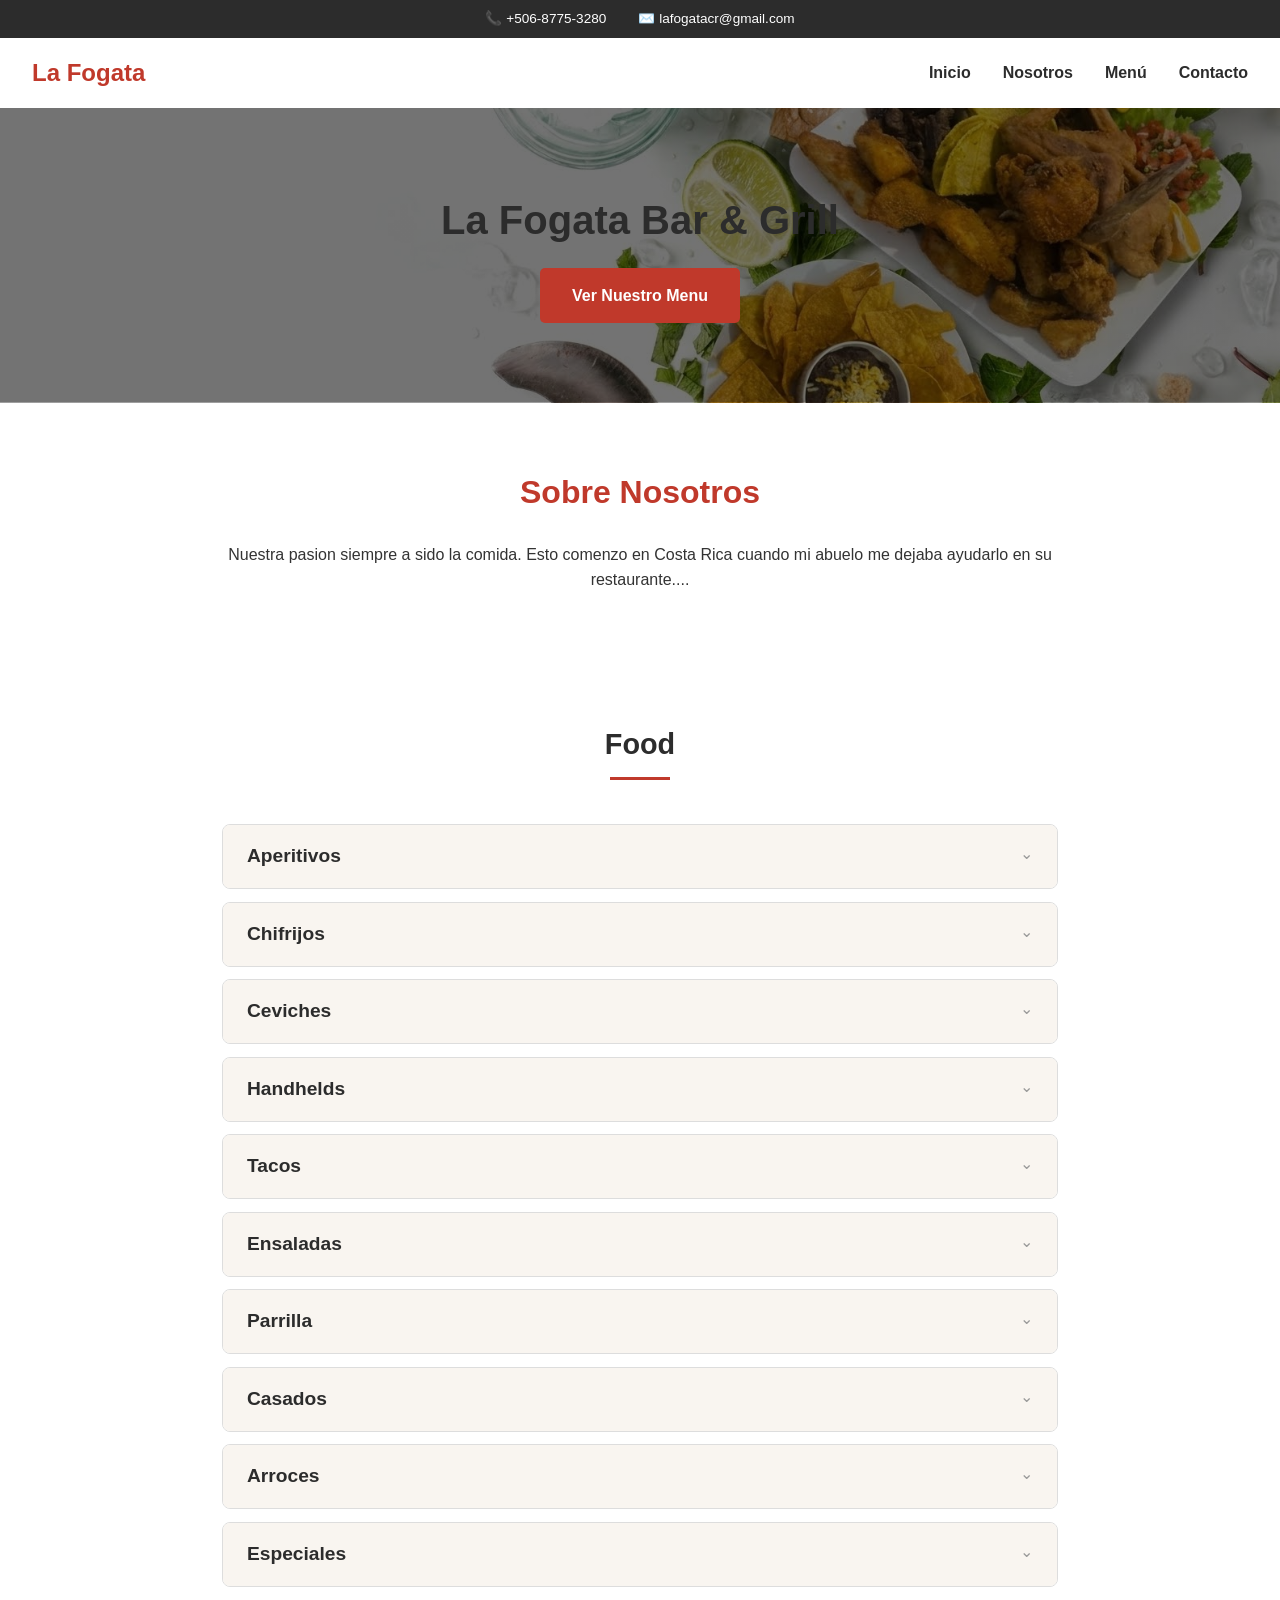
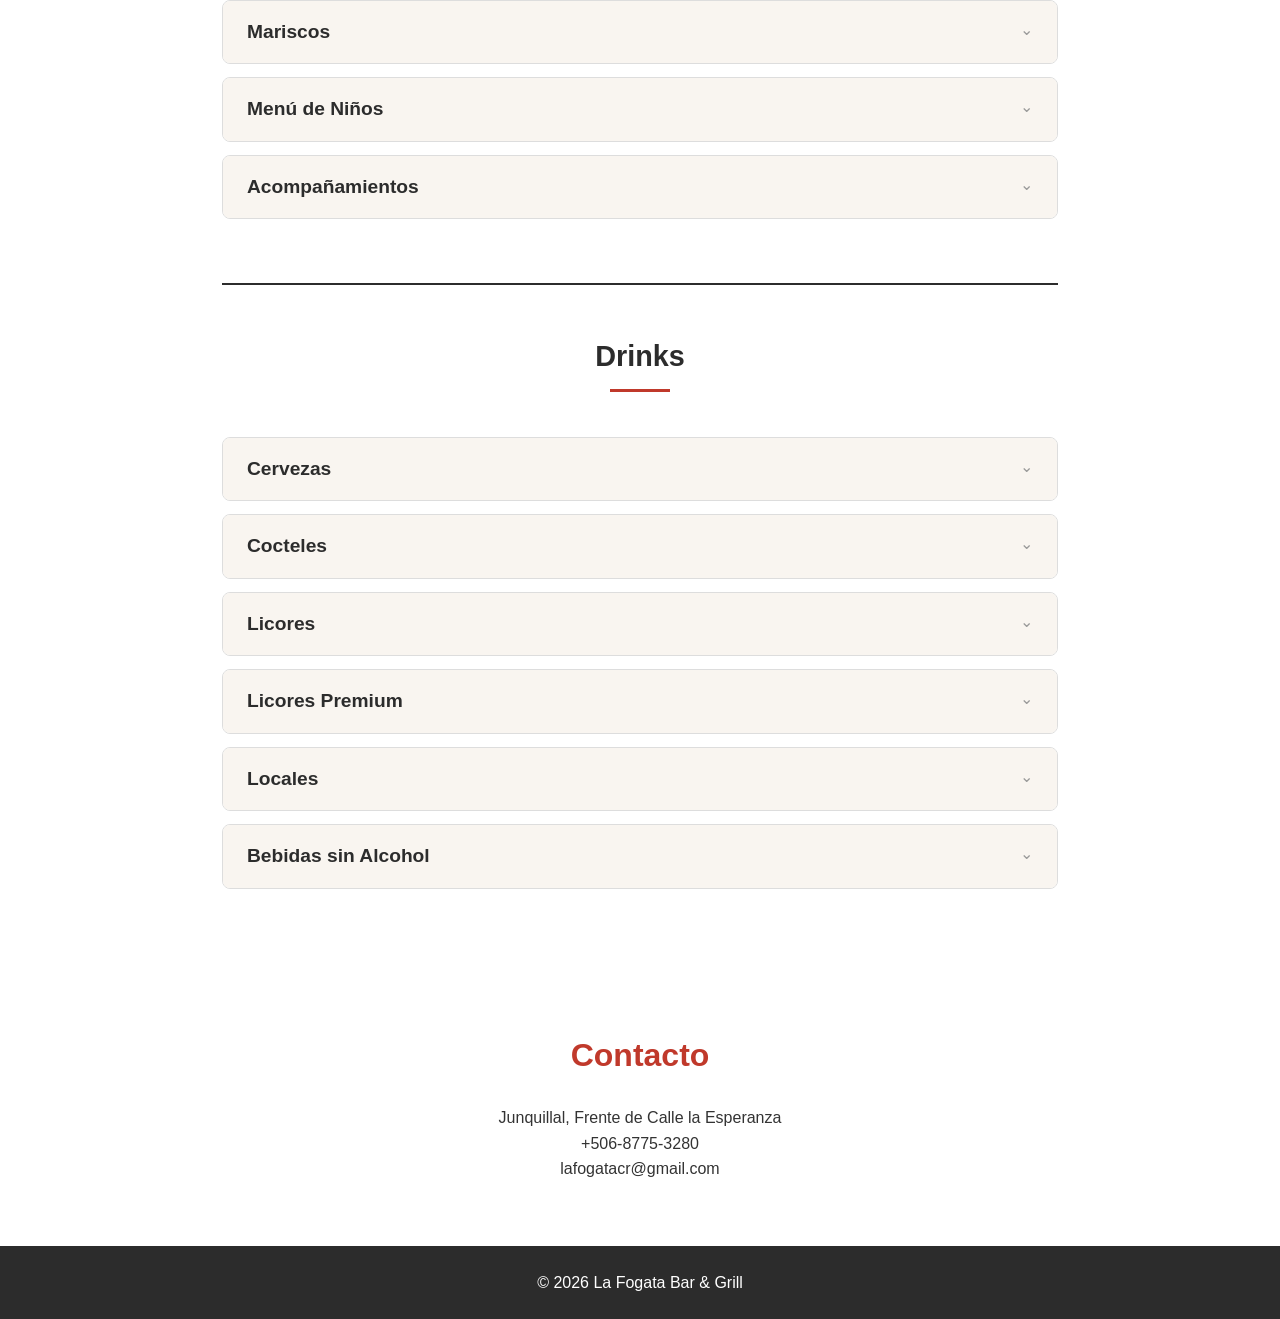
==== index.html @ 43bf22c2 "Estructura del menu: HTML, Mejora del style y Correccion de errores en JavaScript" ====
<!DOCTYPE html>
<html lang="es">
<head>
    <meta charset="UTF-8">
    <meta name="viewport" content="width=device-width, initial-scale=1.0">
    <title>La Fogata Bar & Grill</title>
    <link rel="stylesheet" href="style.css">
</head>
<body>
<header>
    <div class="top-bar">
        <p>📞 +506-8775-3280</p>
        <p>✉️ lafogatacr@gmail.com</p>
    </div>

    <nav class="navbar">
        <div class="logo">
            <h1>La Fogata</h1>
        </div>
        <button class="menu-toggle" id="menuToggle">☰</button>
        <ul class="nav-links" id="navLinks">
            <li><a href="#inicio">Inicio</a></li>
            <li><a href="#nosotros">Nosotros</a></li>
            <li><a href="#menu">Menú</a></li>
            <li><a href="#contacto">Contacto</a></li>
        </ul>
    </nav>
</header>
<main>

    <section id="inicio" class="hero">
        <h2>La Fogata Bar & Grill</h2>
        <a href="menu.pdf" class="btn">Ver Nuestro Menu</a>
    </section>

    <section id="nosotros">
        <h2>Sobre Nosotros</h2>
        <p>Nuestra pasion siempre a sido la comida. Esto comenzo en Costa Rica cuando mi abuelo me dejaba ayudarlo en su restaurante....</p>
    </section>

    <section id="menu">
    <div class="menu-accordion" id="menuAccordion">
    </div>
    </section>

    <section id="contacto">
        <h2>Contacto</h2>
        <p>Junquillal, Frente de Calle la Esperanza</p>
        <p>+506-8775-3280</p>
        <p>lafogatacr@gmail.com</p>
    </section>

</main>

<footer>
    <p>&copy; 2026 La Fogata Bar & Grill</p>
</footer>
<script src="script.js"></script>
</body>
</html>
---- style.css ----
* {
    margin: 0;
    padding: 0;
    box-sizing: border-box;
}

body {
    font-family: Arial, Helvetica, sans-serif;
    color: #333;
    line-height: 1.6;
}

:root {
    --color-principal: #c0392b;
    --color-oscuro: #2c2c2c;
    --color-claro: #f9f5f0;
}


.top-bar {
    background-color: var(--color-oscuro);
    color: white;
    display: flex;
    justify-content: center;
    gap: 2rem;
    padding: 0.5rem;
    font-size: 0.85rem;
}

.navbar {
    display: flex;
    justify-content: space-between;
    align-items: center;
    padding: 1rem 2rem;
    background-color: white;
}

.logo h1 {
    color: var(--color-principal);
}

.menu-toggle {
    display: none;
    background: none;
    border: none;
    font-size: 1.8rem;
    cursor: pointer;
    color: var(--color-oscuro);
}

.nav-links {
    display: flex;
    list-style: none;
    gap: 2rem;
}

.nav-links a {
    text-decoration: none;
    color: var(--color-oscuro);
    font-weight: bold;
}

.nav-links a:hover {
    color: var(--color-principal);
}


#inicio {
    background-color: var(--color-claro);
    text-align: center;
    padding: 5rem 2rem;
}

#inicio h2 {
    font-size: 2.5rem;
    margin-bottom: 1rem;
    color: var(--color-oscuro);
}

#inicio p {
    font-size: 1.1rem;
    max-width: 600px;
    margin: 0 auto 2rem auto;
}

.btn {
    display: inline-block;
    background-color: var(--color-principal);
    color: white;
    text-decoration: none;
    padding: 0.9rem 2rem;
    border-radius: 5px;
    font-weight: bold;
    transition: background-color 0.3s ease;
}

.btn:hover {
    background-color: var(--color-oscuro);
}

section {
    padding: 4rem 2rem;
    max-width: 900px;
    margin: 0 auto;
}

section h2 {
    text-align: center;
    margin-bottom: 1.5rem;
    color: var(--color-principal);
    font-size: 2rem;
}

section p {
    text-align: center;
}


footer {
    background-color: var(--color-oscuro);
    color: white;
    text-align: center;
    padding: 1.5rem;
}

.hero {
    max-width: none;
    margin: 0;
    background-image: linear-gradient(rgba(0, 0, 0, 0.55), rgba(0, 0, 0, 0.55)), 
                       url('images/hero-bg.jpg');
    background-size: cover;
    background-position: center;
    background-repeat: no-repeat;
    text-align: center;
    padding: 8rem 2rem;
    color: white;
}

.hero h2 {
    font-size: 2.5rem;
    margin-bottom: 1rem;
    color: white;
}

.hero p {
    font-size: 1.1rem;
    max-width: 600px;
    margin: 0 auto 2rem auto;
}

@media (max-width: 768px) {

    .navbar {
        flex-direction: column;
        gap: 1rem;
    }

    .nav-links {
        flex-direction: column;
        text-align: center;
        gap: 1rem;
    }

    .top-bar {
        flex-direction: column;
        text-align: center;
        gap: 0.3rem;
    }

    #inicio {
        padding: 4rem 1.5rem;
        background-attachment: scroll;
    }

    #inicio h2 {
        font-size: 1.8rem;
    }

    #inicio p {
        font-size: 1rem;
    }

    section {
        padding: 2.5rem 1.5rem;
    }
    
     .menu-toggle {
        display: block;
    }

    .nav-links {
        display: none;
        width: 100%;
    }

    .nav-links.active {
        display: flex;
    }
}

/*---------- Menu ---------*/

.menu-tipo-titulo {
    text-align: center;
    font-size: 1.8rem;
    color: var(--color-oscuro);
    margin: 0 0 2rem 0;
    padding-bottom: 0.8rem;
}

.menu-tipo-titulo::after {
    content: "";
    display: block;
    width: 60px;
    height: 3px;
    background-color: var(--color-principal);
    margin: 0.6rem auto 0 auto;
}

.menu-tipo-titulo:not(:first-child) {
    margin-top: 4rem;
    padding-top: 3rem;
    border-top: 2px solid var(--color-oscuro);
}

.category-btn {
    background: none;
    border: 2px solid var(--color-principal);
    color: var(--color-principal);
    padding: 0.5rem 1.2rem;
    border-radius: 20px;
    cursor: pointer;
    font-weight: bold;
    font-size: 0.9rem;
}
.category-btn.active {
    background-color: var(--color-principal);
    color: white;
}
.menu-items {
    display: grid;
    grid-template-columns: repeat(2, 1fr);
    gap: 1.5rem;
}

.menu-item {
    border: 1px solid #ddd;
    border-radius: 8px;
    padding: 1.2rem;
}

.menu-item-header {
    display: flex;
    justify-content: space-between;
    align-items: baseline;
    margin-bottom: 0.4rem;
}

.menu-item-header h3 {
    font-size: 1.1rem;
    color: var(--color-oscuro);
}

.menu-item-price {
    color: var(--color-principal);
    font-weight: bold;
    white-space: nowrap;
}

.menu-item p {
    font-size: 0.9rem;
    color: #666;
    text-align: left;
}

.menu-accordion details {
    border: 1px solid #ddd;
    border-radius: 8px;
    margin-bottom: 0.8rem;
    overflow: hidden;
}

.menu-accordion summary {
    padding: 1rem 1.5rem;
    font-size: 1.2rem;
    font-weight: bold;
    color: var(--color-oscuro);
    cursor: pointer;
    background-color: var(--color-claro);
    list-style: none;
}

.menu-accordion summary::-webkit-details-marker {
    display: none;
}

.menu-accordion summary::after {
    content: "⌄";
    float: right;
    font-size: 1rem;
    font-weight: normal;
    color: #999;
    transition: transform 0.2s ease;
}

.menu-accordion details[open] summary::after {
    transform: rotate(180deg);
}

.menu-accordion .menu-items {
    padding: 1.5rem;
}
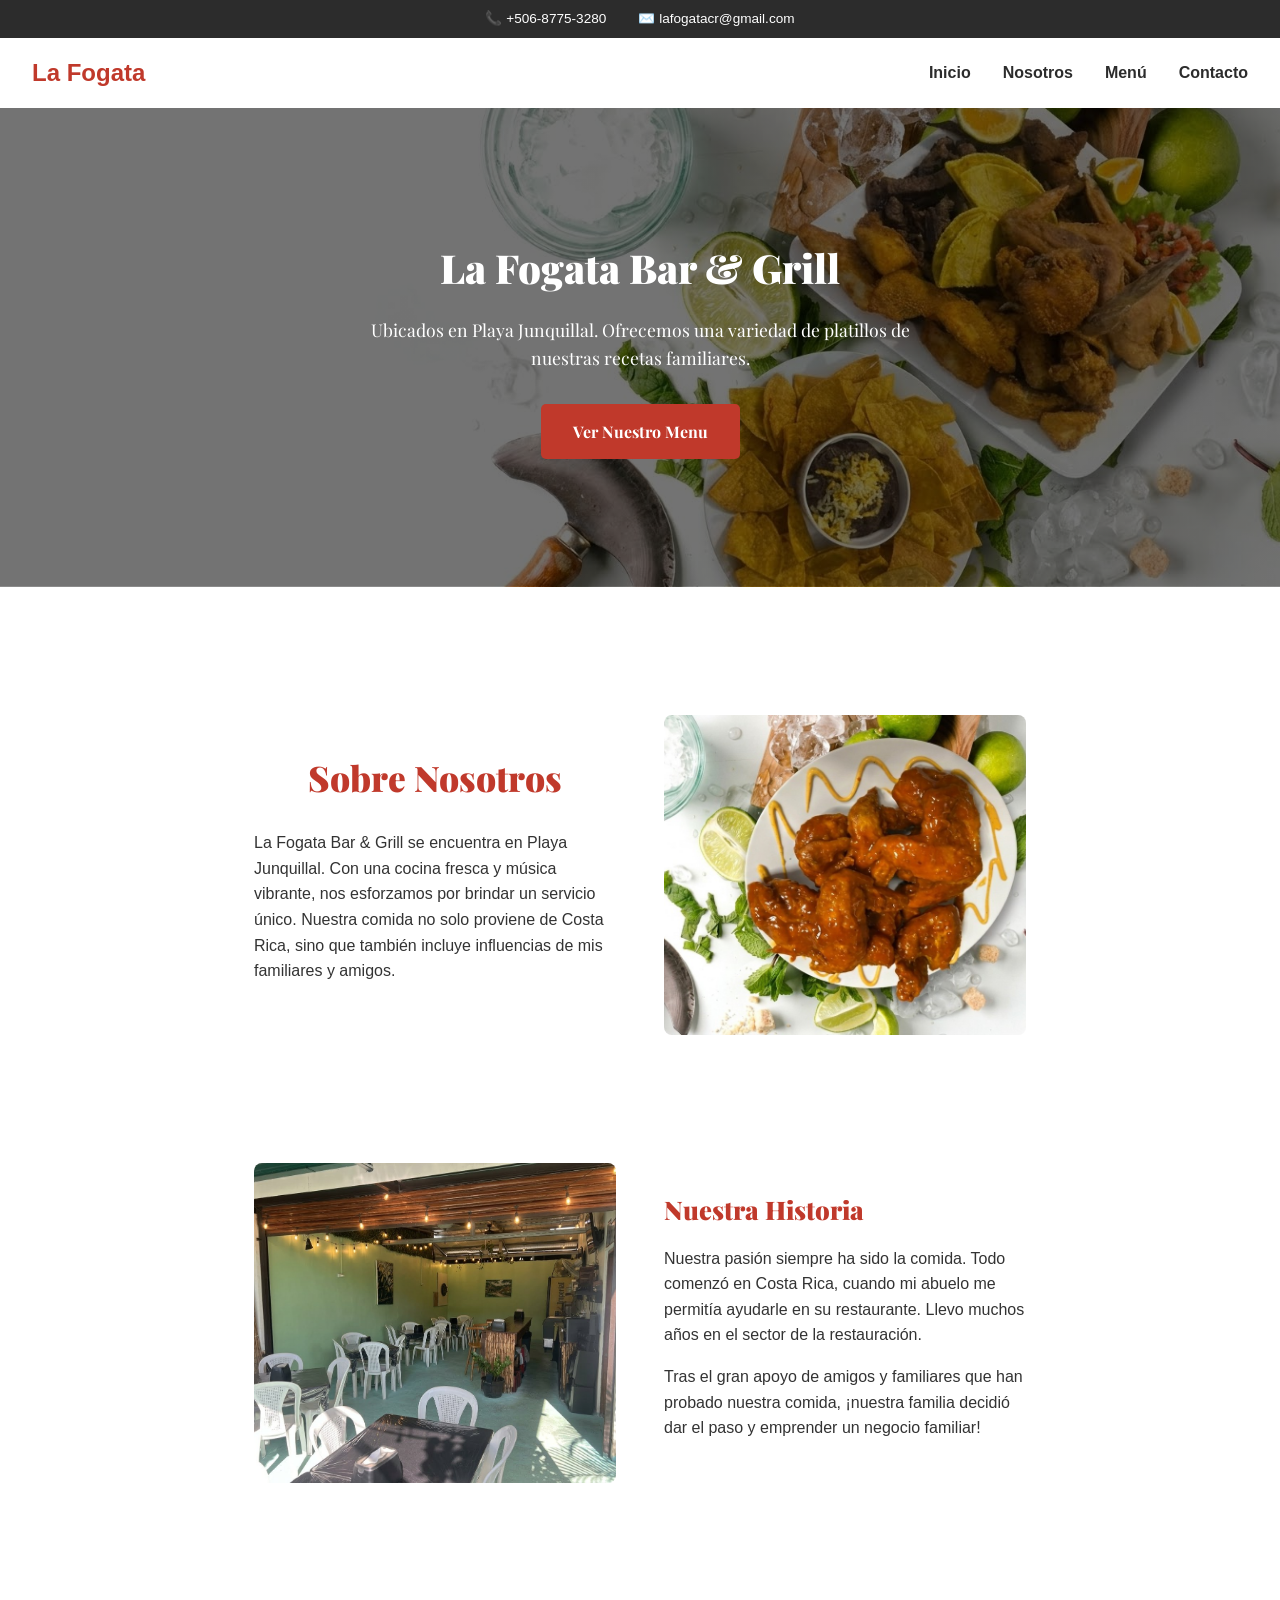
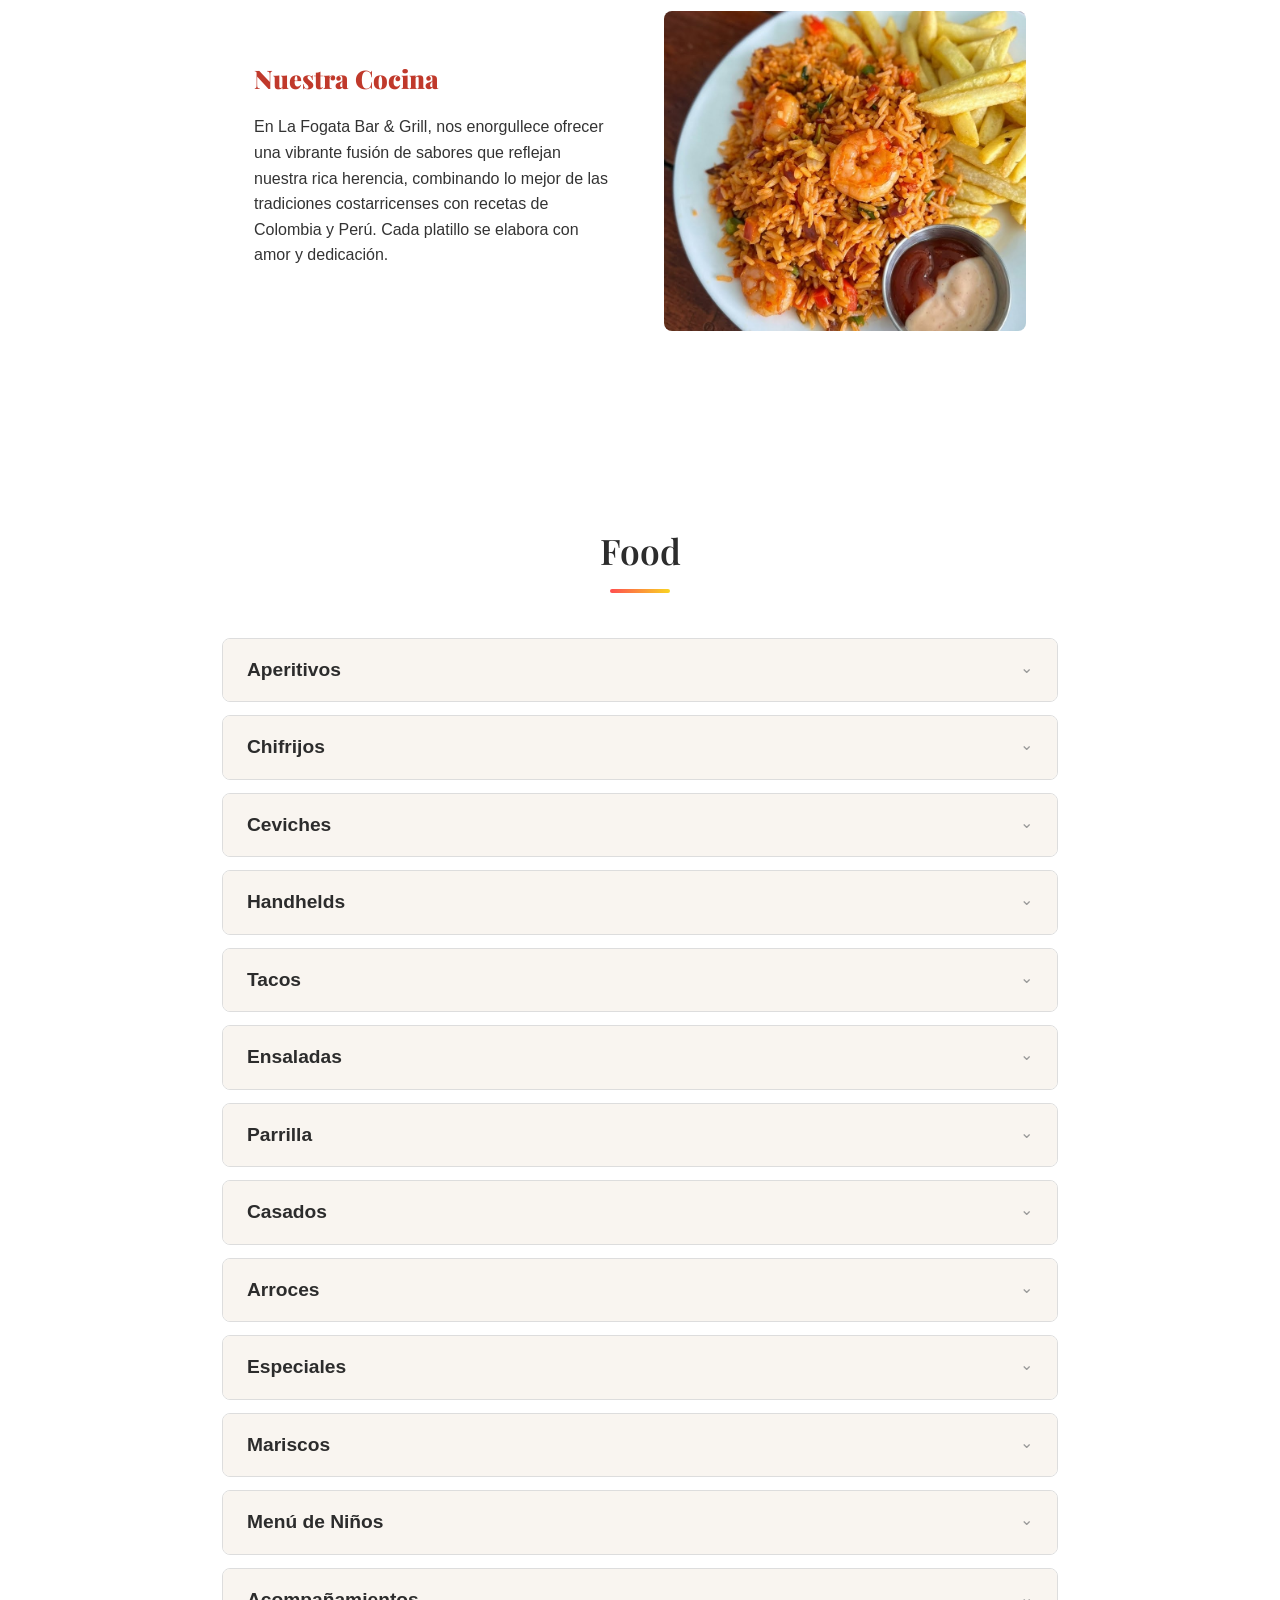
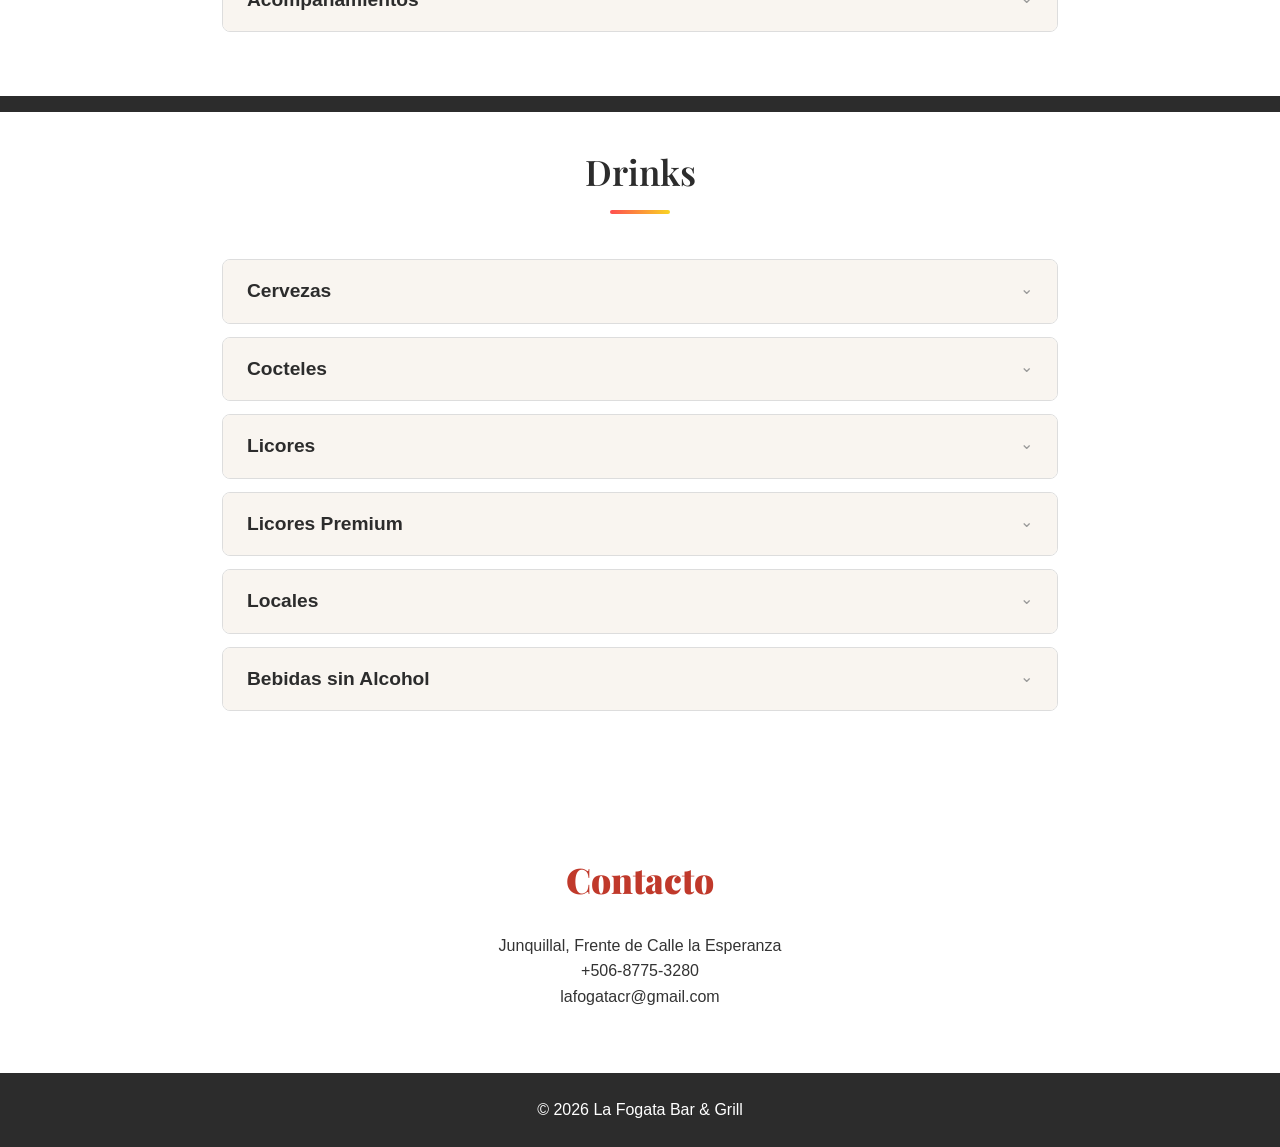
==== commit 0097681b: "Estructura del "Sobre Nosotros": HTML, style y en JavaScript" ====
--- a/index.html
+++ b/index.html
@@ -1,60 +1,103 @@
 <!DOCTYPE html>
 <html lang="es">
+
 <head>
     <meta charset="UTF-8">
     <meta name="viewport" content="width=device-width, initial-scale=1.0">
     <title>La Fogata Bar & Grill</title>
+    <link rel="preconnect" href="https://fonts.googleapis.com">
+    <link rel="preconnect" href="https://fonts.gstatic.com" crossorigin>
+    <link href="https://fonts.googleapis.com/css2?family=Playfair+Display:wght@700;900&display=swap" rel="stylesheet">
     <link rel="stylesheet" href="style.css">
 </head>
+
 <body>
-<header>
-    <div class="top-bar">
-        <p>📞 +506-8775-3280</p>
-        <p>✉️ lafogatacr@gmail.com</p>
-    </div>
+    <header>
+        <div class="top-bar">
+            <p>📞 +506-8775-3280</p>
+            <p>✉️ lafogatacr@gmail.com</p>
+        </div>
 
-    <nav class="navbar">
-        <div class="logo">
-            <h1>La Fogata</h1>
-        </div>
-        <button class="menu-toggle" id="menuToggle">☰</button>
-        <ul class="nav-links" id="navLinks">
-            <li><a href="#inicio">Inicio</a></li>
-            <li><a href="#nosotros">Nosotros</a></li>
-            <li><a href="#menu">Menú</a></li>
-            <li><a href="#contacto">Contacto</a></li>
-        </ul>
-    </nav>
-</header>
-<main>
+        <nav class="navbar">
+            <div class="logo">
+                <h1>La Fogata</h1>
+            </div>
+            <button class="menu-toggle" id="menuToggle">☰</button>
+            <ul class="nav-links" id="navLinks">
+                <li><a href="#inicio">Inicio</a></li>
+                <li><a href="#nosotros">Nosotros</a></li>
+                <li><a href="#menu">Menú</a></li>
+                <li><a href="#contacto">Contacto</a></li>
+            </ul>
+        </nav>
+    </header>
+    <main>
 
-    <section id="inicio" class="hero">
-        <h2>La Fogata Bar & Grill</h2>
-        <a href="menu.pdf" class="btn">Ver Nuestro Menu</a>
-    </section>
+        <section id="inicio" class="hero">
+            <h2>La Fogata Bar & Grill</h2>
+            <p>Ubicados en Playa Junquillal. Ofrecemos una variedad de platillos de nuestras recetas familiares.</p>
+            <a href="menu.pdf" class="btn">Ver Nuestro Menu</a>
+        </section>
 
-    <section id="nosotros">
-        <h2>Sobre Nosotros</h2>
-        <p>Nuestra pasion siempre a sido la comida. Esto comenzo en Costa Rica cuando mi abuelo me dejaba ayudarlo en su restaurante....</p>
-    </section>
+        <section id="nosotros">
 
-    <section id="menu">
-    <div class="menu-accordion" id="menuAccordion">
-    </div>
-    </section>
+            <div class="about-row about-row-reverse">
+                <div class="about-img">
+                    <img src="images/alitas-banner.jpeg" alt="La Fogata Bar & Grill en Playa Junquillal">
+                </div>
+                <div class="about-text">
+                    <h2>Sobre Nosotros</h2>
+                    <p>La Fogata Bar & Grill se encuentra en Playa Junquillal. Con una cocina fresca y música vibrante,
+                        nos esforzamos por brindar un servicio único. Nuestra comida no solo proviene de Costa Rica,
+                        sino que también incluye influencias de mis familiares y amigos.</p>
+                </div>
+            </div>
 
-    <section id="contacto">
-        <h2>Contacto</h2>
-        <p>Junquillal, Frente de Calle la Esperanza</p>
-        <p>+506-8775-3280</p>
-        <p>lafogatacr@gmail.com</p>
-    </section>
+            <div class="about-row">
+                <div class="about-img">
+                    <img src="images/restaurante.jpg" alt="Restaurante La Fogata Bar & Grill">
+                </div>
+                <div class="about-text">
+                    <h3>Nuestra Historia</h3>
+                    <p>Nuestra pasión siempre ha sido la comida. Todo comenzó en Costa Rica, cuando mi abuelo me
+                        permitía ayudarle en su restaurante. Llevo muchos años en el sector de la restauración.</p>
+                    <p>Tras el gran apoyo de amigos y familiares que han probado nuestra comida, ¡nuestra familia
+                        decidió dar el paso y emprender un negocio familiar!</p>
+                </div>
+            </div>
 
-</main>
+            <div class="about-row about-row-reverse">
+                <div class="about-img">
+                    <img src="images/cocina-Arroz_Camarones.jpg"
+                        alt="Platillo de arroz con camarones de La Fogata Bar & Grill">
+                </div>
+                <div class="about-text">
+                    <h3>Nuestra Cocina</h3>
+                    <p>En La Fogata Bar & Grill, nos enorgullece ofrecer una vibrante fusión de sabores que reflejan
+                        nuestra rica herencia, combinando lo mejor de las tradiciones costarricenses con recetas de
+                        Colombia y Perú. Cada platillo se elabora con amor y dedicación.</p>
+                </div>
+            </div>
+        </section>
 
-<footer>
-    <p>&copy; 2026 La Fogata Bar & Grill</p>
-</footer>
-<script src="script.js"></script>
+        <section id="menu">
+            <div class="menu-accordion" id="menuAccordion">
+            </div>
+        </section>
+
+        <section id="contacto">
+            <h2>Contacto</h2>
+            <p>Junquillal, Frente de Calle la Esperanza</p>
+            <p>+506-8775-3280</p>
+            <p>lafogatacr@gmail.com</p>
+        </section>
+
+    </main>
+
+    <footer>
+        <p>&copy; 2026 La Fogata Bar & Grill</p>
+    </footer>
+    <script src="script.js"></script>
 </body>
+
 </html>
--- a/style.css
+++ b/style.css
@@ -14,6 +14,7 @@
     --color-principal: #c0392b;
     --color-oscuro: #2c2c2c;
     --color-claro: #f9f5f0;
+    --font-titulos: 'Playfair Display', Georgia, serif;
 }
 
 
@@ -64,25 +65,6 @@
     color: var(--color-principal);
 }
 
-
-#inicio {
-    background-color: var(--color-claro);
-    text-align: center;
-    padding: 5rem 2rem;
-}
-
-#inicio h2 {
-    font-size: 2.5rem;
-    margin-bottom: 1rem;
-    color: var(--color-oscuro);
-}
-
-#inicio p {
-    font-size: 1.1rem;
-    max-width: 600px;
-    margin: 0 auto 2rem auto;
-}
-
 .btn {
     display: inline-block;
     background-color: var(--color-principal);
@@ -108,7 +90,9 @@
     text-align: center;
     margin-bottom: 1.5rem;
     color: var(--color-principal);
-    font-size: 2rem;
+    font-size: 2.2rem;
+    font-family: var(--font-titulos);
+    font-weight: 900;
 }
 
 section p {
@@ -126,20 +110,22 @@
 .hero {
     max-width: none;
     margin: 0;
-    background-image: linear-gradient(rgba(0, 0, 0, 0.55), rgba(0, 0, 0, 0.55)), 
-                       url('images/hero-bg.jpg');
+    background-image: linear-gradient(rgba(0, 0, 0, 0.55), rgba(0, 0, 0, 0.55)),
+        url('images/hero-bg.jpg');
     background-size: cover;
     background-position: center;
     background-repeat: no-repeat;
     text-align: center;
     padding: 8rem 2rem;
     color: white;
+    font-family: var(--font-titulos);
 }
 
 .hero h2 {
     font-size: 2.5rem;
     margin-bottom: 1rem;
     color: white;
+    font-family: var(--font-titulos);
 }
 
 .hero p {
@@ -148,79 +134,49 @@
     margin: 0 auto 2rem auto;
 }
 
-@media (max-width: 768px) {
-
-    .navbar {
-        flex-direction: column;
-        gap: 1rem;
-    }
-
-    .nav-links {
-        flex-direction: column;
-        text-align: center;
-        gap: 1rem;
-    }
-
-    .top-bar {
-        flex-direction: column;
-        text-align: center;
-        gap: 0.3rem;
-    }
-
-    #inicio {
-        padding: 4rem 1.5rem;
-        background-attachment: scroll;
-    }
-
-    #inicio h2 {
-        font-size: 1.8rem;
-    }
-
-    #inicio p {
-        font-size: 1rem;
-    }
-
-    section {
-        padding: 2.5rem 1.5rem;
-    }
-    
-     .menu-toggle {
-        display: block;
-    }
-
-    .nav-links {
-        display: none;
-        width: 100%;
-    }
-
-    .nav-links.active {
-        display: flex;
-    }
-}
 
 /*---------- Menu ---------*/
 
 .menu-tipo-titulo {
     text-align: center;
-    font-size: 1.8rem;
+    font-size: 2.2rem;
     color: var(--color-oscuro);
     margin: 0 0 2rem 0;
     padding-bottom: 0.8rem;
+    font-family: var(--font-titulos);
+    font-weight: 600;
 }
 
 .menu-tipo-titulo::after {
     content: "";
     display: block;
     width: 60px;
-    height: 3px;
-    background-color: var(--color-principal);
+    height: 4px;
+    background: linear-gradient(90deg, #ff4e50, #f9d423);
+    border-radius: 50px;
+    /*Bordes redondeados*/
     margin: 0.6rem auto 0 auto;
 }
 
 .menu-tipo-titulo:not(:first-child) {
     margin-top: 4rem;
     padding-top: 3rem;
-    border-top: 2px solid var(--color-oscuro);
+    position: relative;
+}
+
+.menu-tipo-titulo:not(:first-child)::before {
+    content: "";
+    position: absolute;
+    top: 0;
+    left: 50%;
+    width: 100vw;
+    height: 16px;
+    background-color: var(--color-oscuro);
+    transform: translateX(-50%);
+}
+
+body {
+    overflow-x: hidden;
 }
 
 .category-btn {
@@ -233,10 +189,12 @@
     font-weight: bold;
     font-size: 0.9rem;
 }
+
 .category-btn.active {
     background-color: var(--color-principal);
     color: white;
 }
+
 .menu-items {
     display: grid;
     grid-template-columns: repeat(2, 1fr);
@@ -309,4 +267,102 @@
 
 .menu-accordion .menu-items {
     padding: 1.5rem;
+}
+
+/* ----- SOBRE NOSOTROS -----*/
+
+.about-row {
+    display: flex;
+    align-items: center;
+    gap: 3rem;
+    max-width: 1000px;
+    margin: 0 auto;
+    padding: 4rem 2rem;
+}
+
+.about-row-reverse {
+    flex-direction: row-reverse;
+}
+
+.about-img,
+.about-text {
+    flex: 1;
+}
+
+.about-img img {
+    width: 100%;
+    height: 320px;
+    object-fit: cover;
+    border-radius: 8px;
+    display: block;
+}
+
+.about-text h3 {
+    color: var(--color-principal);
+    font-size: 1.6rem;
+    margin-bottom: 1rem;
+    font-family: var(--font-titulos);
+    font-weight: 900;
+}
+
+.about-text p {
+    text-align: left;
+    margin-bottom: 1rem;
+}
+
+@media (max-width: 768px) {
+
+    .navbar {
+        flex-direction: column;
+        gap: 1rem;
+    }
+
+    .nav-links {
+        flex-direction: column;
+        text-align: center;
+        gap: 1rem;
+    }
+
+    .top-bar {
+        flex-direction: column;
+        text-align: center;
+        gap: 0.3rem;
+    }
+
+    .hero {
+        padding: 4rem 1.5rem;
+        background-attachment: scroll;
+    }
+
+    .hero h2 {
+        font-size: 1.8rem;
+    }
+
+    section {
+        padding: 2.5rem 1.5rem;
+    }
+
+    .menu-toggle {
+        display: block;
+    }
+
+    .nav-links {
+        display: none;
+        width: 100%;
+    }
+
+    .nav-links.active {
+        display: flex;
+    }
+
+    .about-row,
+    .about-row-reverse {
+        flex-direction: column;
+        padding: 2.5rem 1.5rem;
+        gap: 1.5rem;
+    }
+
+    .about-img img {
+        height: 220px;
+    }
 }
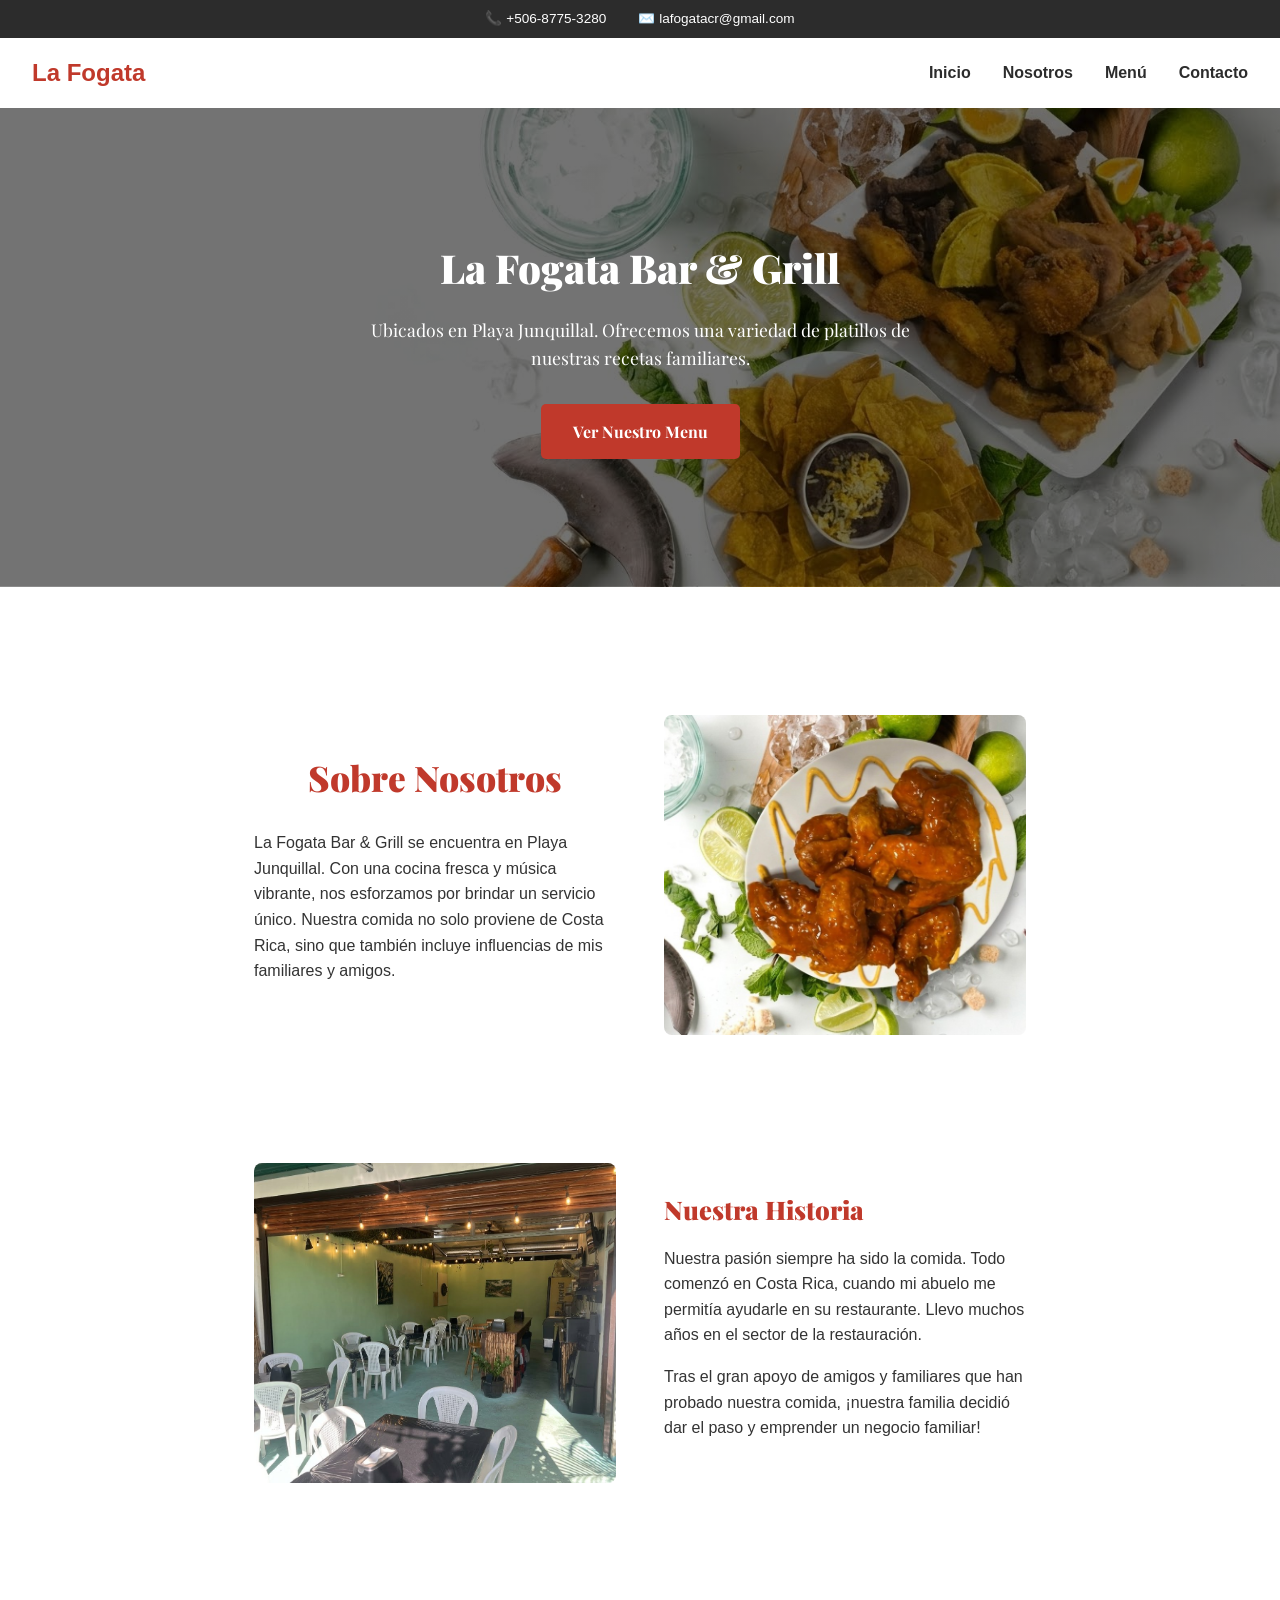
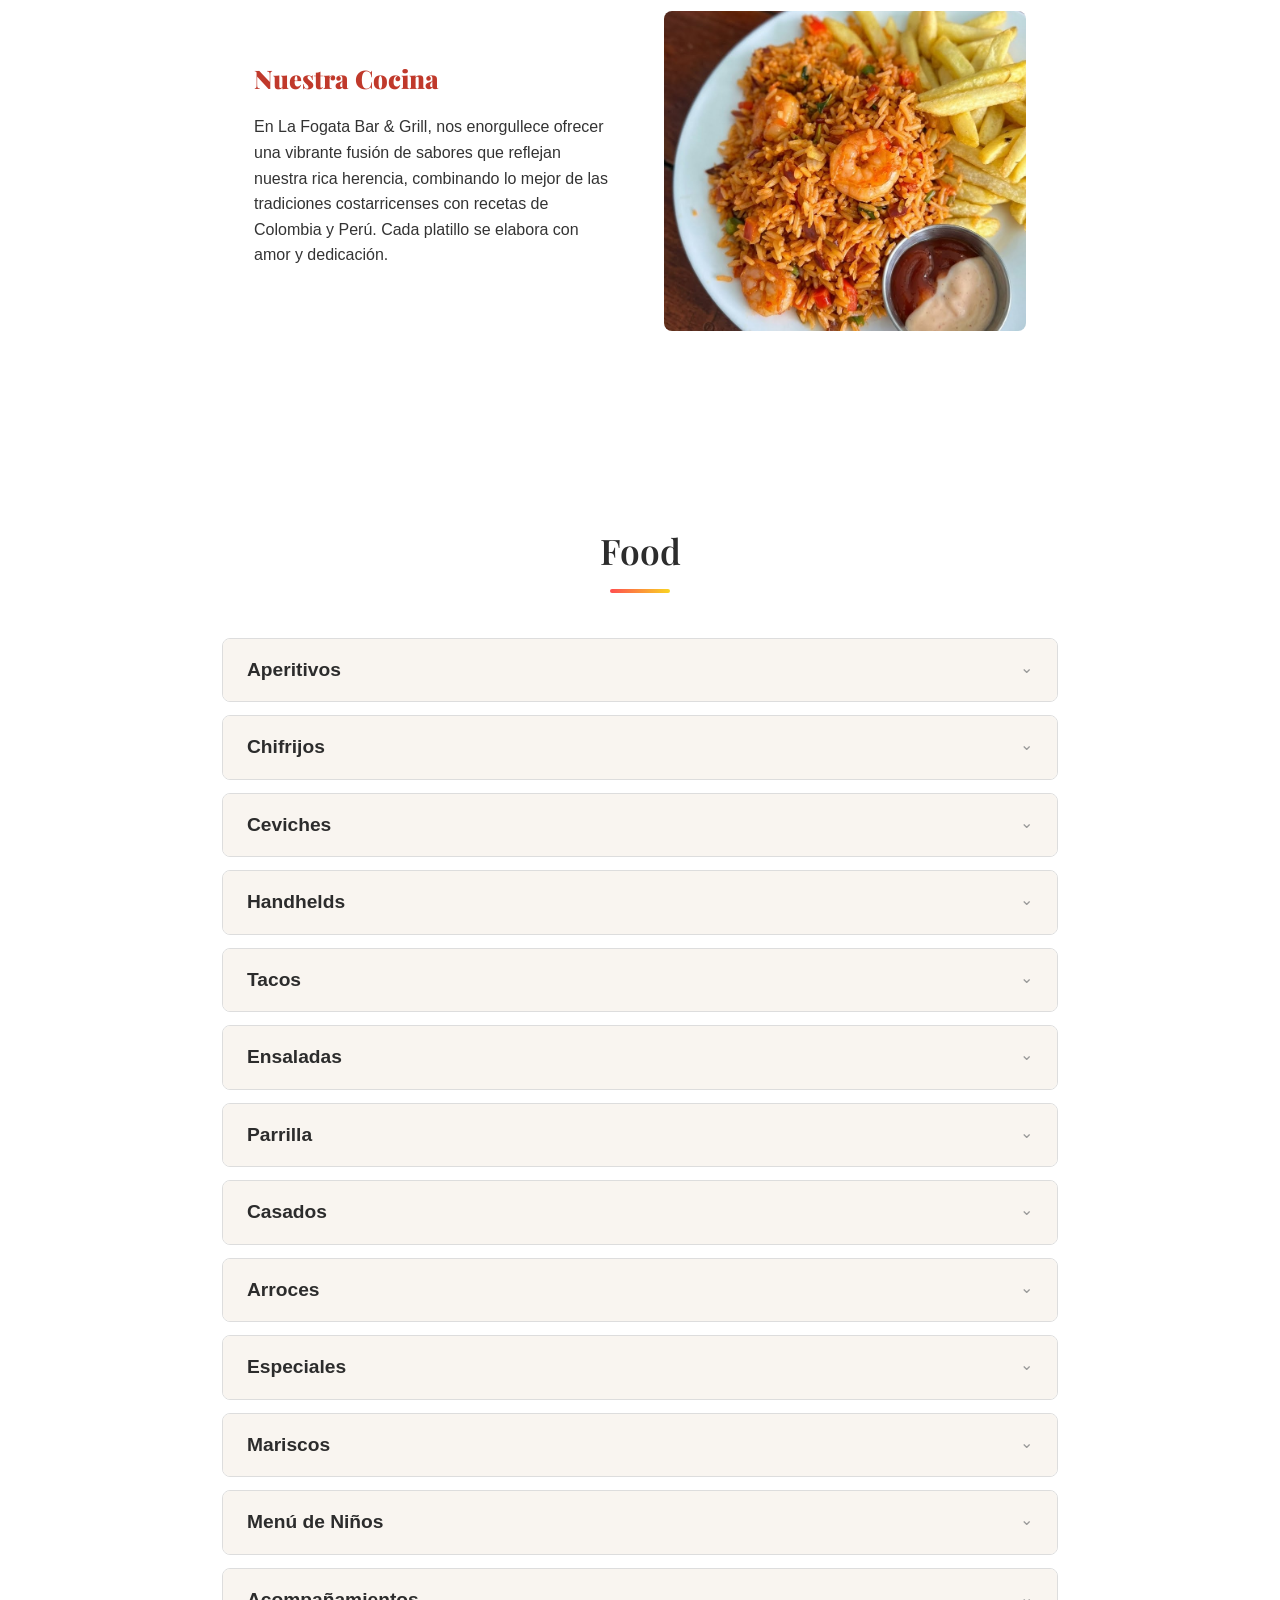
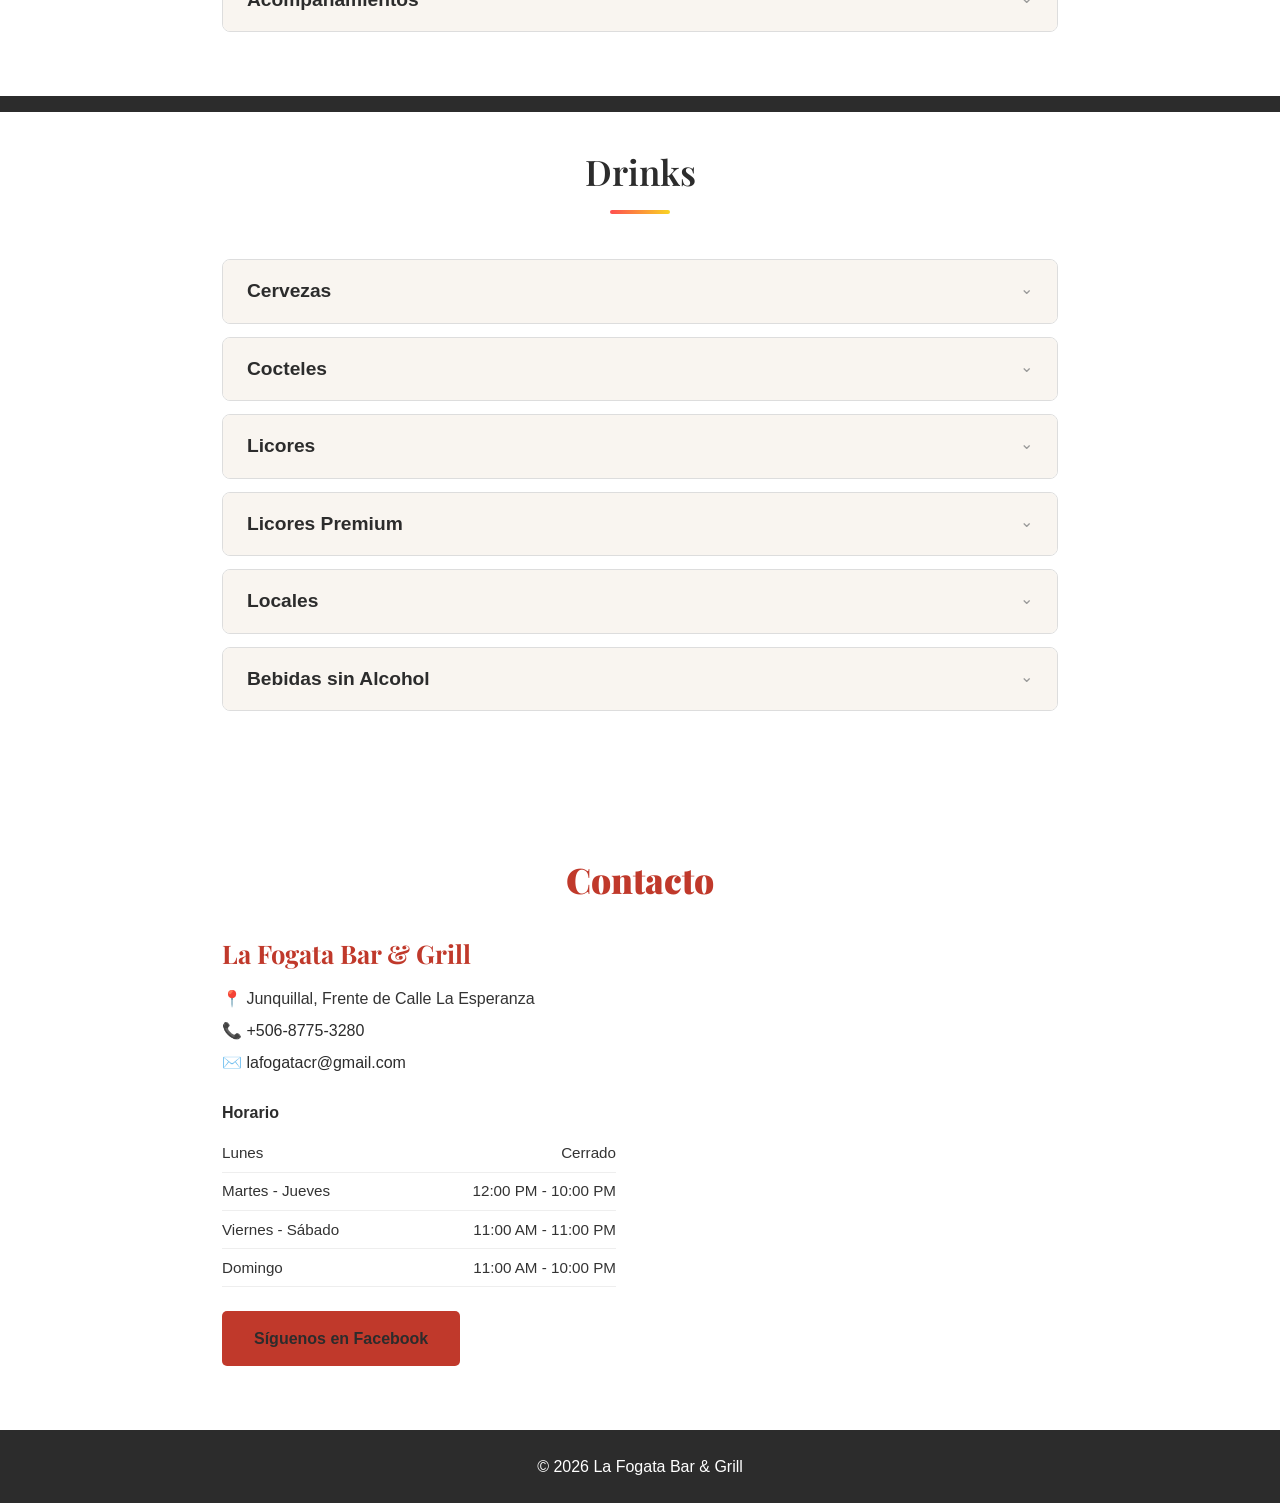
==== commit 3d32e483: "feat: seccion de contacto con mapa y horario" ====
--- a/index.html
+++ b/index.html
@@ -87,9 +87,33 @@
 
         <section id="contacto">
             <h2>Contacto</h2>
-            <p>Junquillal, Frente de Calle la Esperanza</p>
-            <p>+506-8775-3280</p>
-            <p>lafogatacr@gmail.com</p>
+
+            <div class="contact-row">
+                <div class="contact-info">
+                    <h3>La Fogata Bar & Grill</h3>
+                    <p>📍 Junquillal, Frente de Calle La Esperanza</p>
+                    <p>📞 <a href="tel:+50687753280">+506-8775-3280</a></p>
+                    <p>✉️ <a href="mailto:lafogatacr@gmail.com">lafogatacr@gmail.com</a></p>
+
+                    <h4>Horario</h4>
+                    <ul class="horario-list">
+                        <li><span>Lunes</span><span>Cerrado</span></li>
+                        <li><span>Martes - Jueves</span><span>12:00 PM - 10:00 PM</span></li>
+                        <li><span>Viernes - Sábado</span><span>11:00 AM - 11:00 PM</span></li>
+                        <li><span>Domingo</span><span>11:00 AM - 10:00 PM</span></li>
+                    </ul>
+
+                    <a href="https://www.facebook.com/profile.php?id=61570508908683" target="_blank"
+                        class="btn">Síguenos en Facebook</a>
+                </div>
+
+                <div class="contact-map">
+                    <iframe
+                        src="https://www.google.com/maps/embed/v1/place?key=AIzaSyCjMAQRuooKlHlXunTzzZqbL8aEwMsHLZw&q=10.172064,-85.810929"
+                        allowfullscreen loading="lazy" referrerpolicy="no-referrer-when-downgrade">
+                    </iframe>
+                </div>
+            </div>
         </section>
 
     </main>
--- a/style.css
+++ b/style.css
@@ -310,6 +310,70 @@
     margin-bottom: 1rem;
 }
 
+/* ----- CONTACTO ----- */
+
+.contact-row {
+    display: flex;
+    gap: 3rem;
+    align-items: stretch;
+}
+
+.contact-info {
+    flex: 1;
+}
+
+.contact-info h3 {
+    font-family: var(--font-titulos);
+    color: var(--color-principal);
+    font-size: 1.6rem;
+    margin-bottom: 0.8rem;
+}
+
+.contact-info h4 {
+    margin-top: 1.5rem;
+    margin-bottom: 0.6rem;
+    color: var(--color-oscuro);
+}
+
+.contact-info p {
+    text-align: left;
+    margin-bottom: 0.4rem;
+}
+
+.contact-info a {
+    color: var(--color-oscuro);
+    text-decoration: none;
+}
+
+.contact-info a:hover {
+    color: var(--color-principal);
+}
+
+.horario-list {
+    list-style: none;
+    margin-bottom: 1.5rem;
+}
+
+.horario-list li {
+    display: flex;
+    justify-content: space-between;
+    padding: 0.4rem 0;
+    border-bottom: 1px solid #eee;
+    font-size: 0.95rem;
+}
+
+.contact-map {
+    flex: 1;
+}
+
+.contact-map iframe {
+    width: 100%;
+    height: 100%;
+    min-height: 350px;
+    border: none;
+    border-radius: 8px;
+}
+
 @media (max-width: 768px) {
 
     .navbar {
@@ -365,4 +429,11 @@
     .about-img img {
         height: 220px;
     }
+    .contact-row {
+        flex-direction: column;
+    }
+
+    .contact-map iframe {
+        min-height: 300px;
+    }
 }
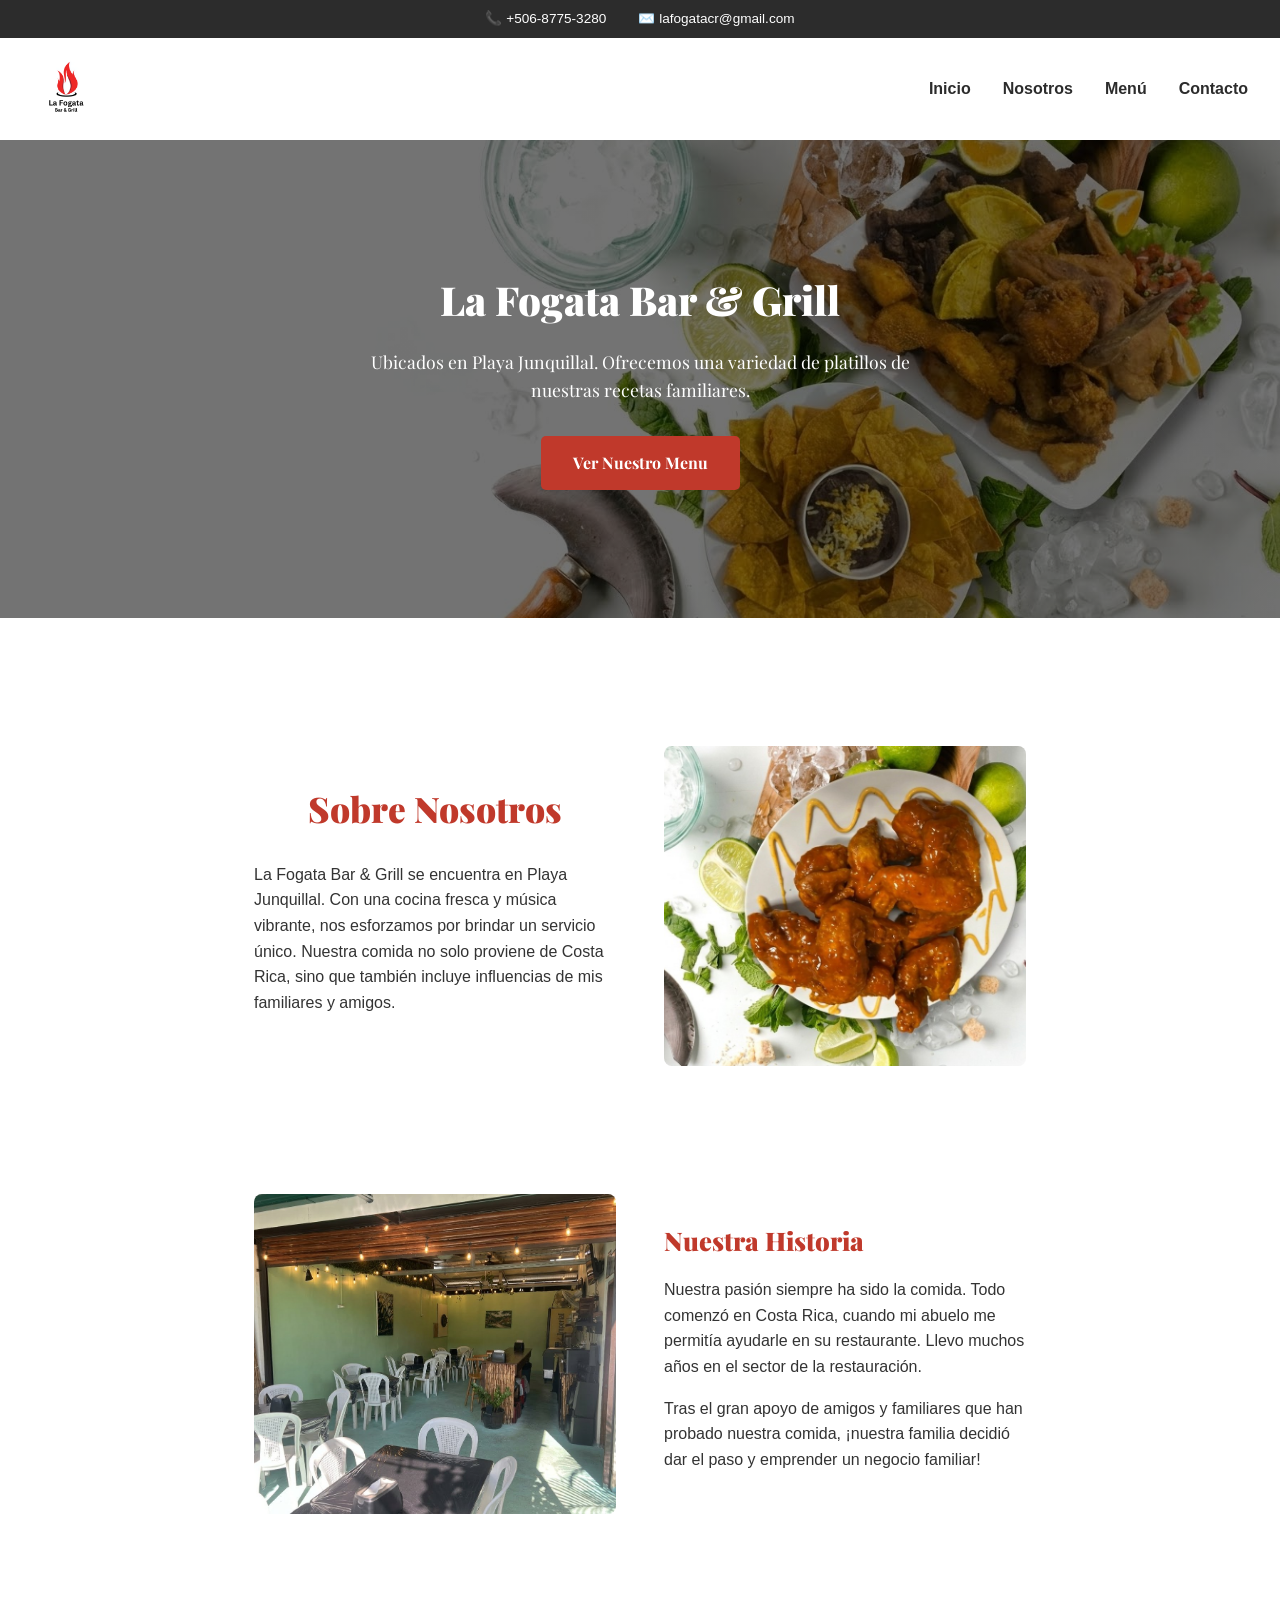
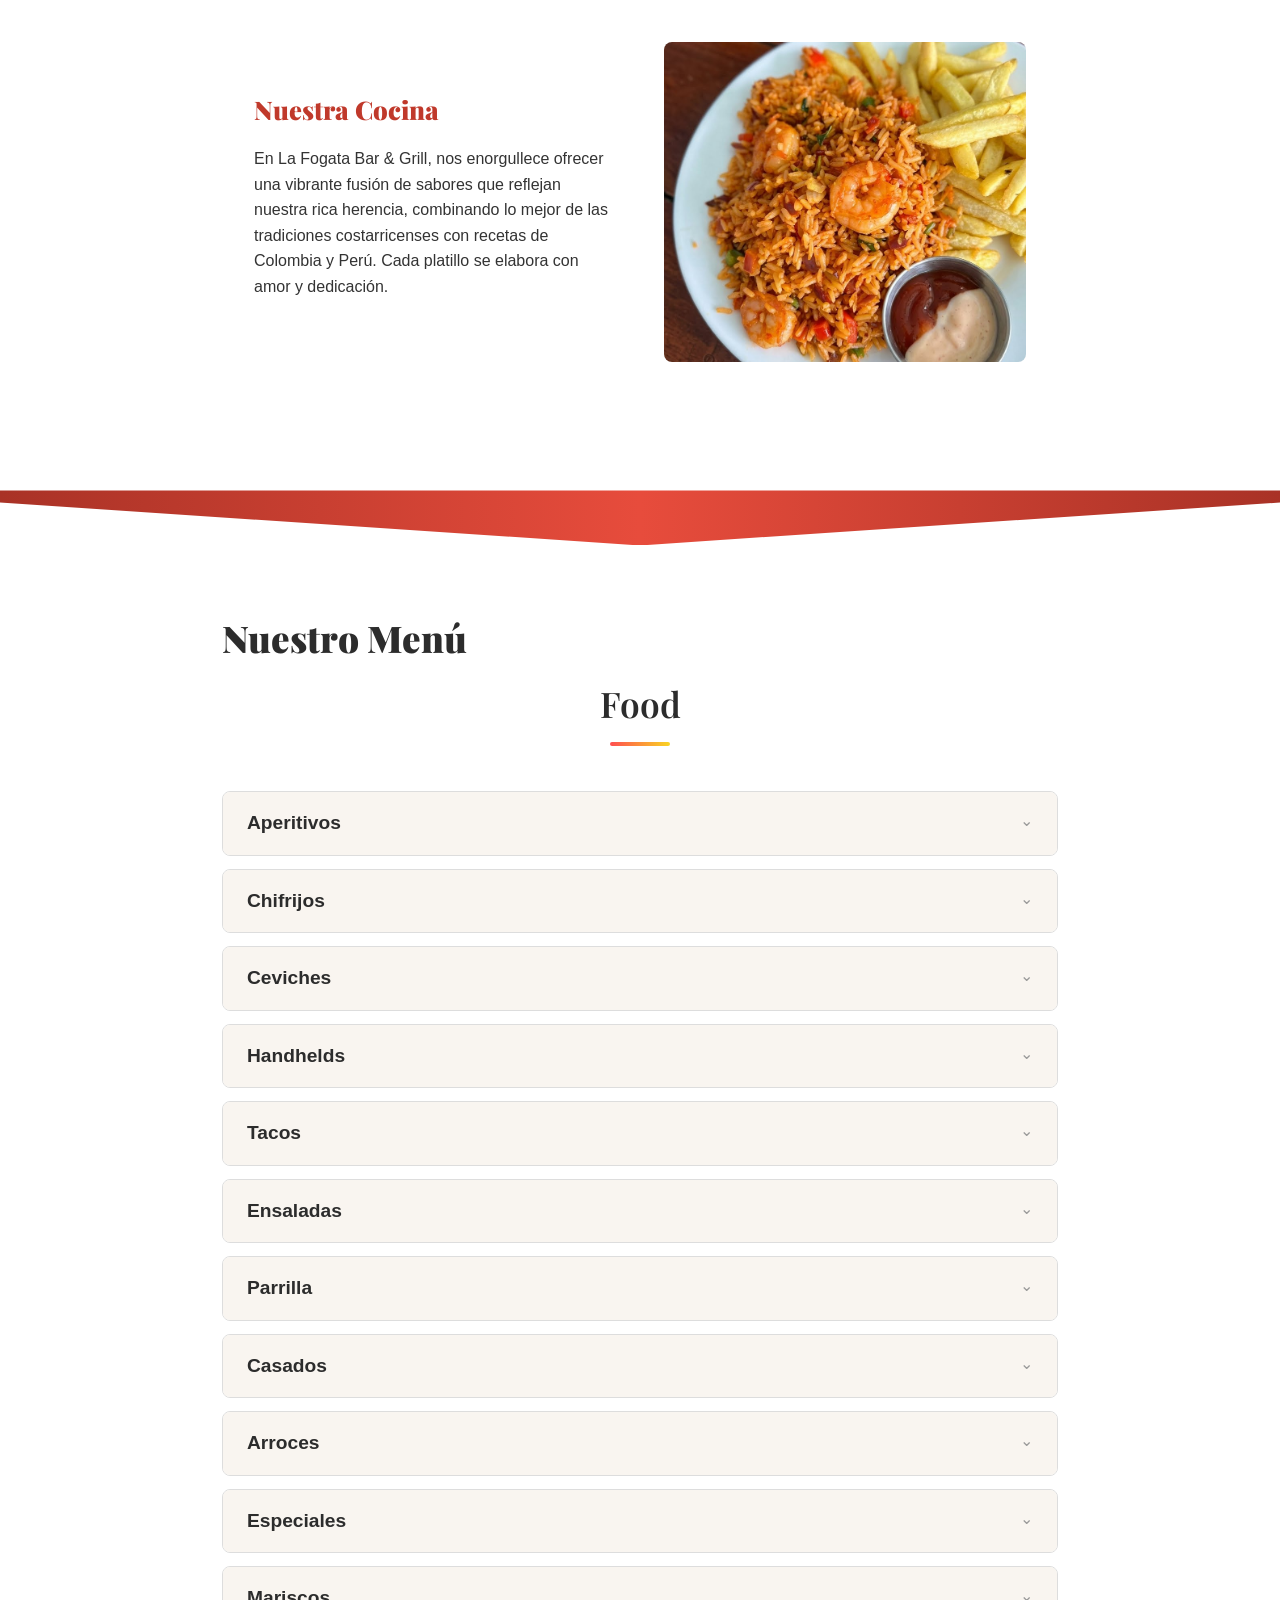
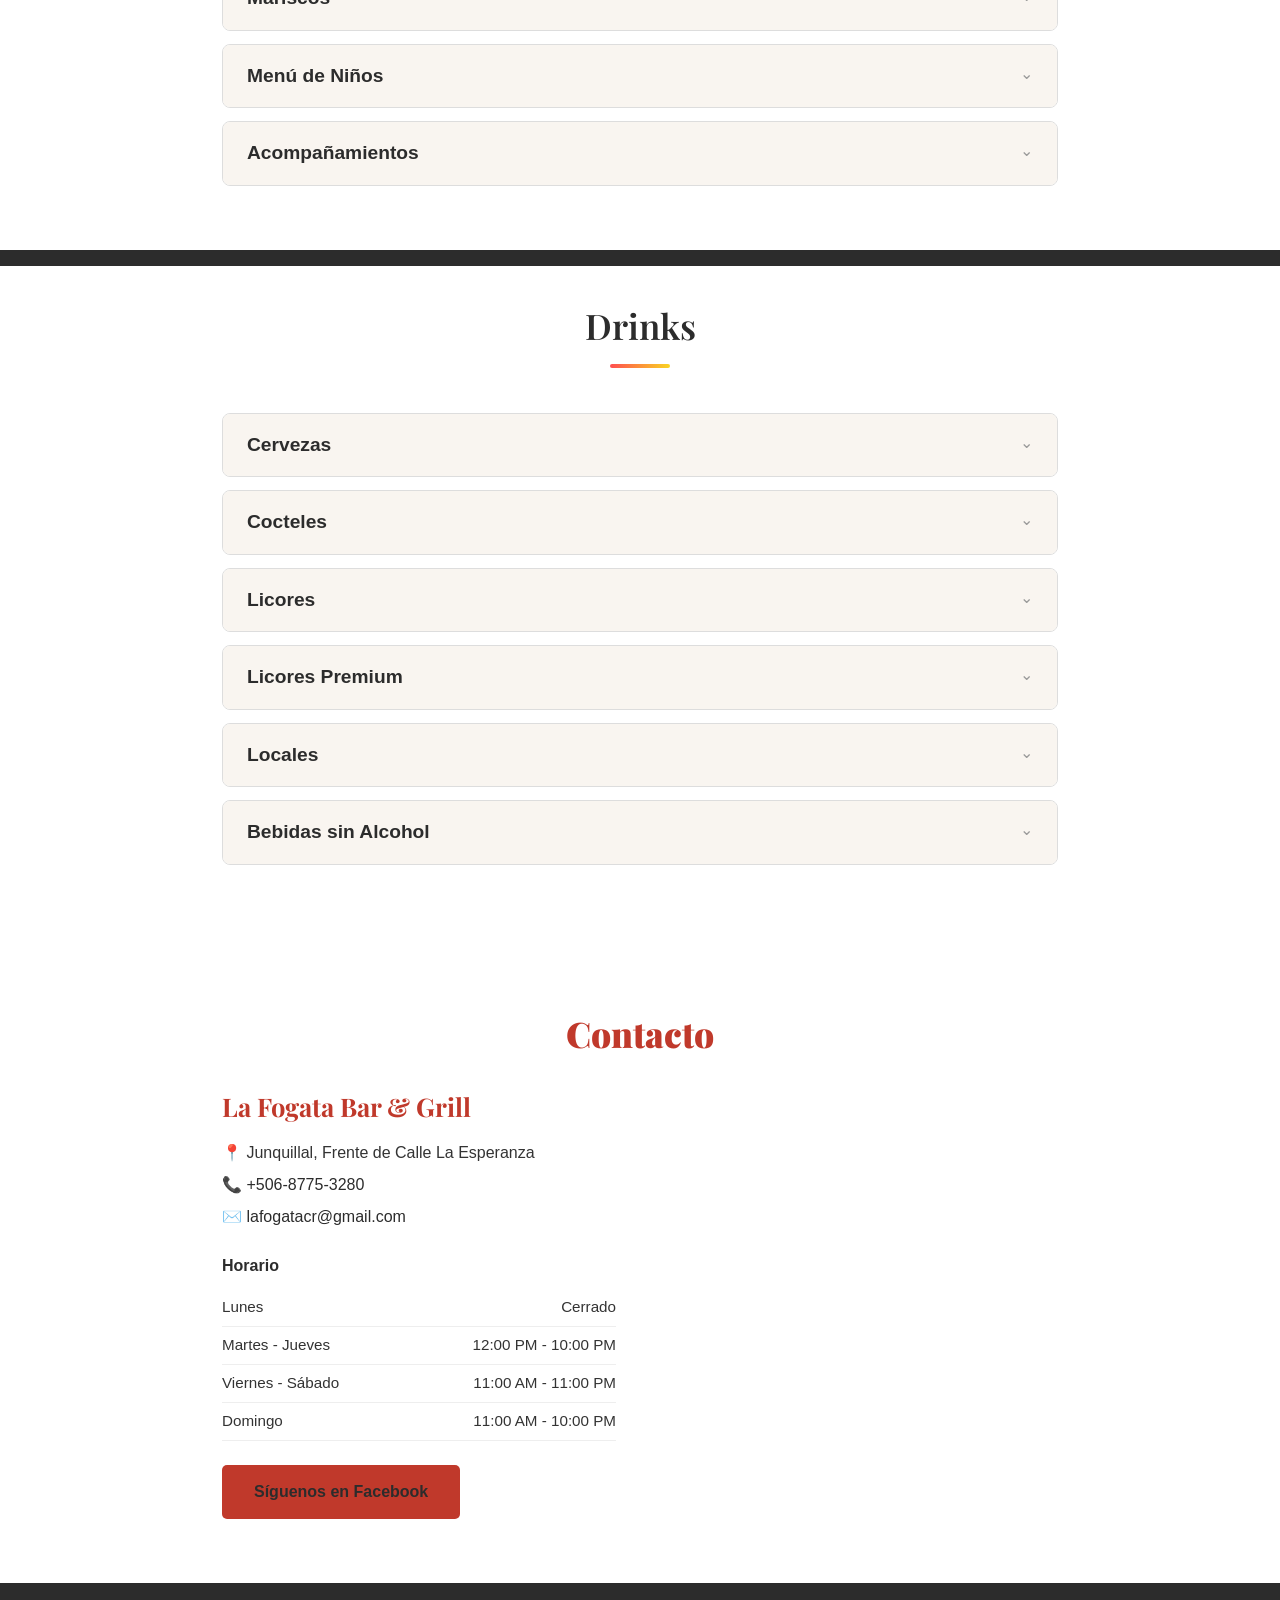
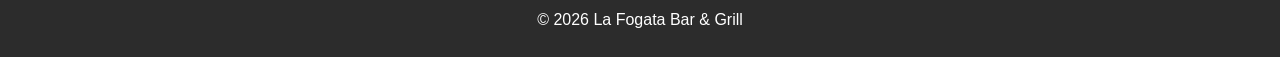
==== commit 048da165: "diseno: mejorar la apariencia del menú y agregar un título principal para el menú y img logo" ====
--- a/index.html
+++ b/index.html
@@ -20,7 +20,7 @@
 
         <nav class="navbar">
             <div class="logo">
-                <h1>La Fogata</h1>
+                <img src="images/La-Fogata-Logo.png" alt="Logo La Fogata Bar & Grill">
             </div>
             <button class="menu-toggle" id="menuToggle">☰</button>
             <ul class="nav-links" id="navLinks">
@@ -79,8 +79,9 @@
                 </div>
             </div>
         </section>
-
+        <div class="menu-chevron"></div>
         <section id="menu">
+            <h2 class="menu-main-title">Nuestro Menú</h2>
             <div class="menu-accordion" id="menuAccordion">
             </div>
         </section>
@@ -108,9 +109,8 @@
                 </div>
 
                 <div class="contact-map">
-                    <iframe
-                        src="https://www.google.com/maps/embed/v1/place?key=AIzaSyCjMAQRuooKlHlXunTzzZqbL8aEwMsHLZw&q=10.172064,-85.810929"
-                        allowfullscreen loading="lazy" referrerpolicy="no-referrer-when-downgrade">
+                    <iframe src="https://www.google.com/maps?q=10.172064,-85.810929&output=embed" allowfullscreen
+                        loading="lazy" referrerpolicy="no-referrer-when-downgrade">
                     </iframe>
                 </div>
             </div>
--- a/style.css
+++ b/style.css
@@ -36,8 +36,15 @@
     background-color: white;
 }
 
-.logo h1 {
-    color: var(--color-principal);
+.logo {
+    display: flex;
+    align-items: center;
+    gap: 0.6rem;
+}
+
+.logo img {
+    height: 70px;
+    width: auto;
 }
 
 .menu-toggle {
@@ -137,6 +144,20 @@
 
 /*---------- Menu ---------*/
 
+.menu-main-title { 
+    text-align: left;
+    color: var(--color-oscuro);
+    font-family: var(--font-titulos);
+    font-size: 2.3rem;
+    margin-bottom: 0.5rem;
+}
+.menu-chevron {
+    width: 100%;
+    height: 55px;
+    background: linear-gradient(90deg, #a93226 0%, #e74c3c 50%, #a93226 100%);
+    clip-path: polygon(0 0, 100% 0, 100% 22%, 50% 100%, 0 22%);
+}
+
 .menu-tipo-titulo {
     text-align: center;
     font-size: 2.2rem;
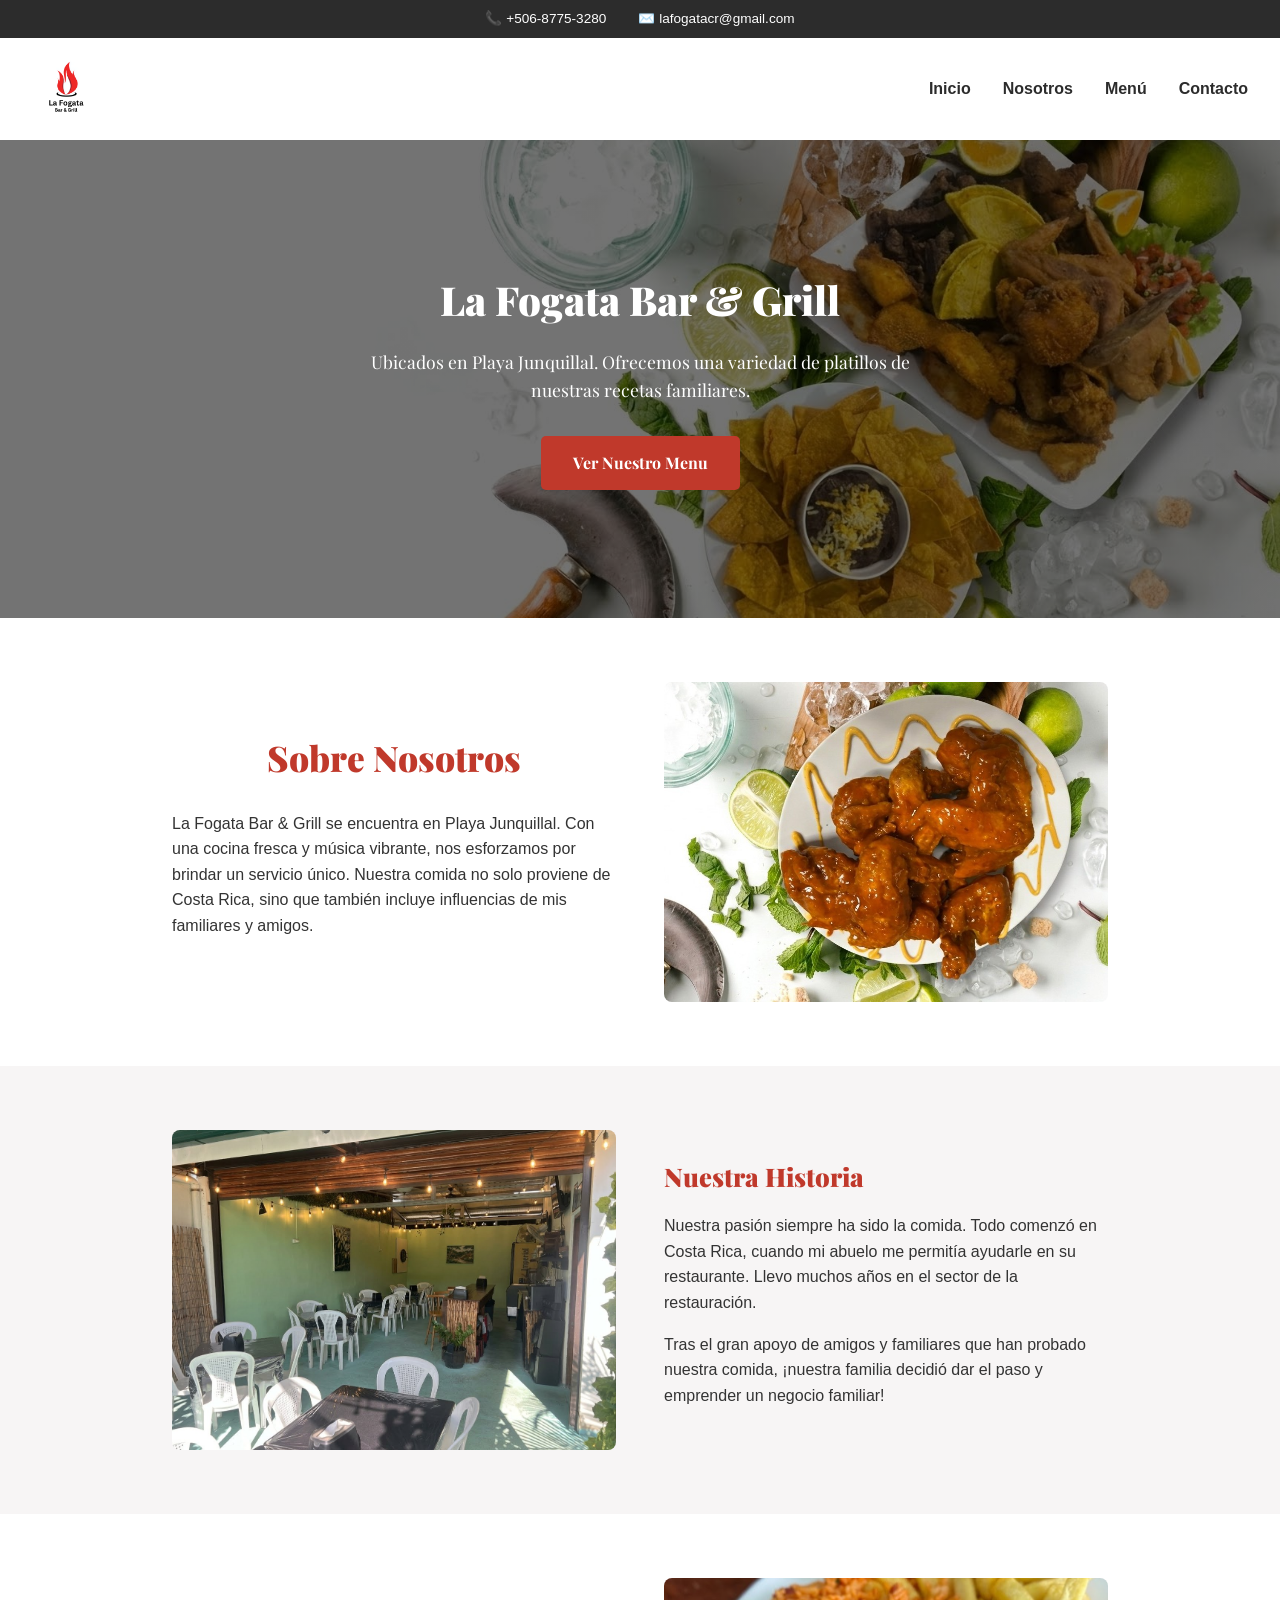
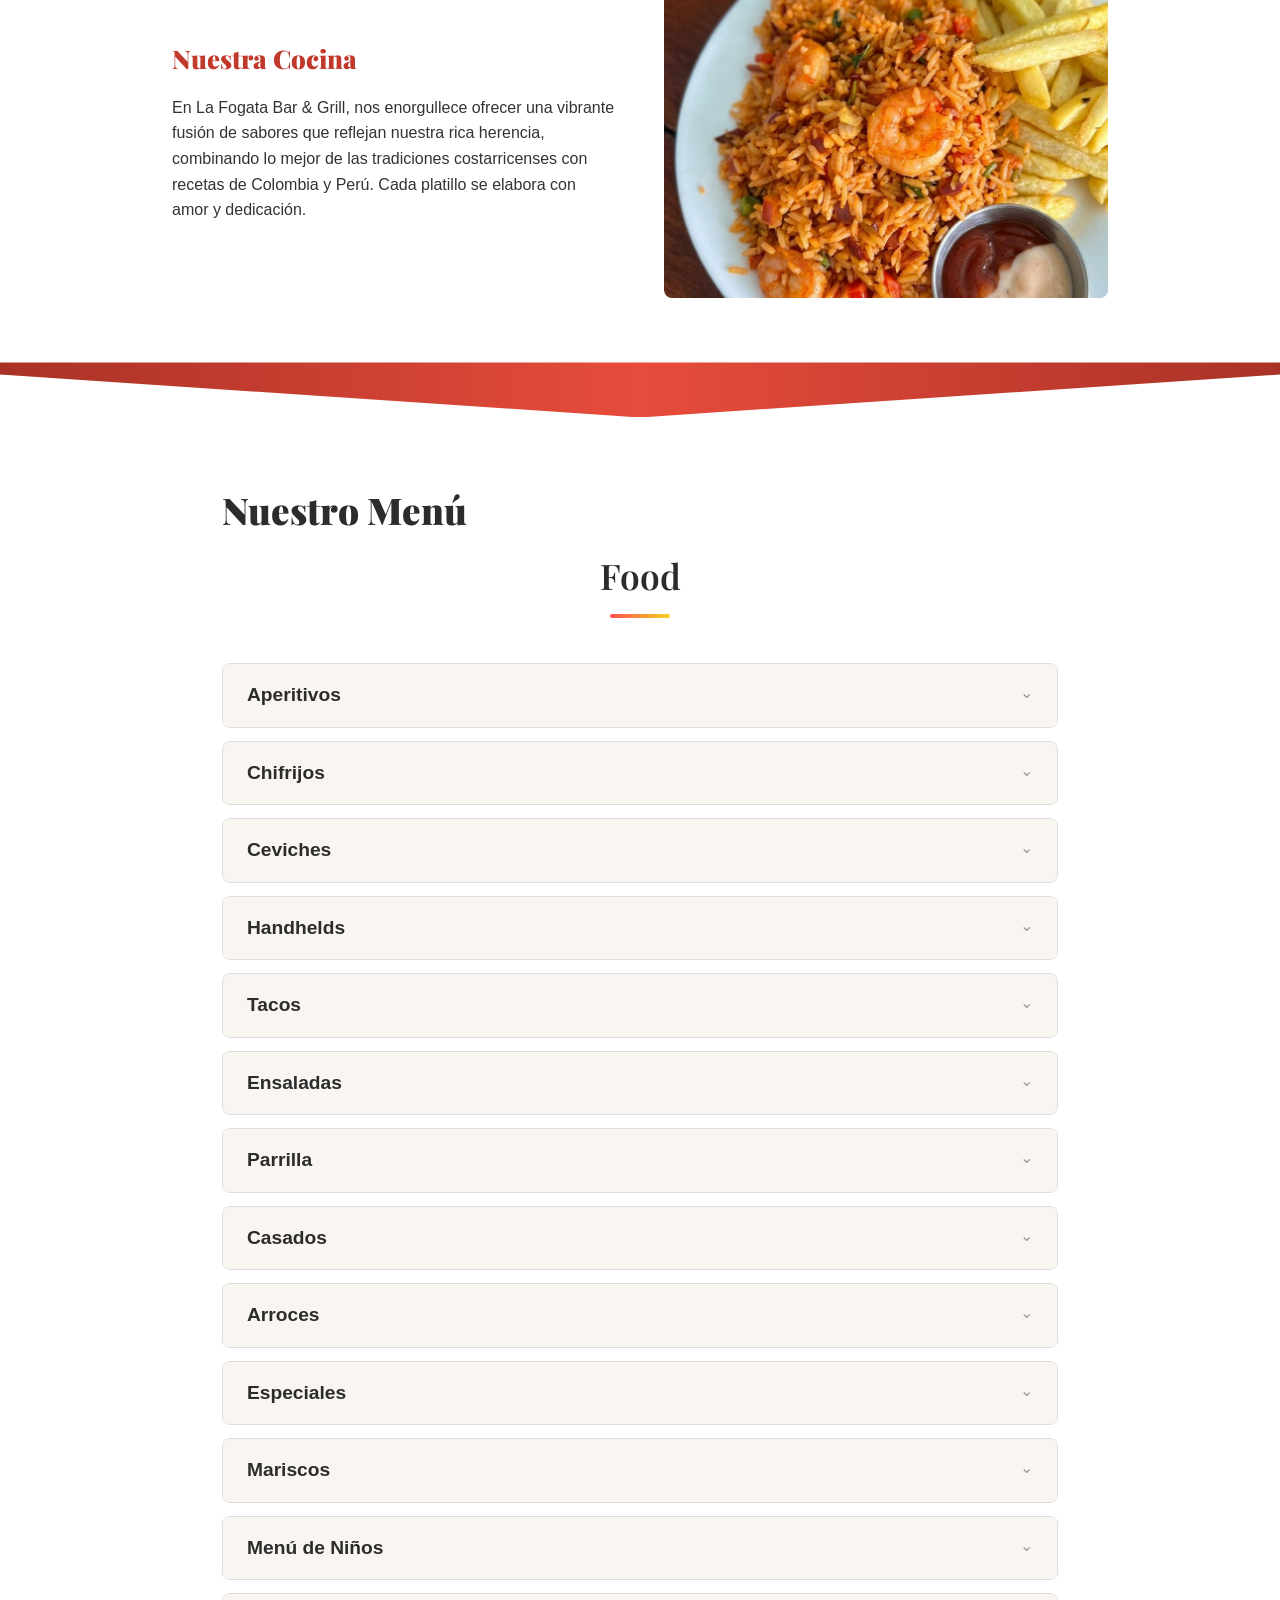
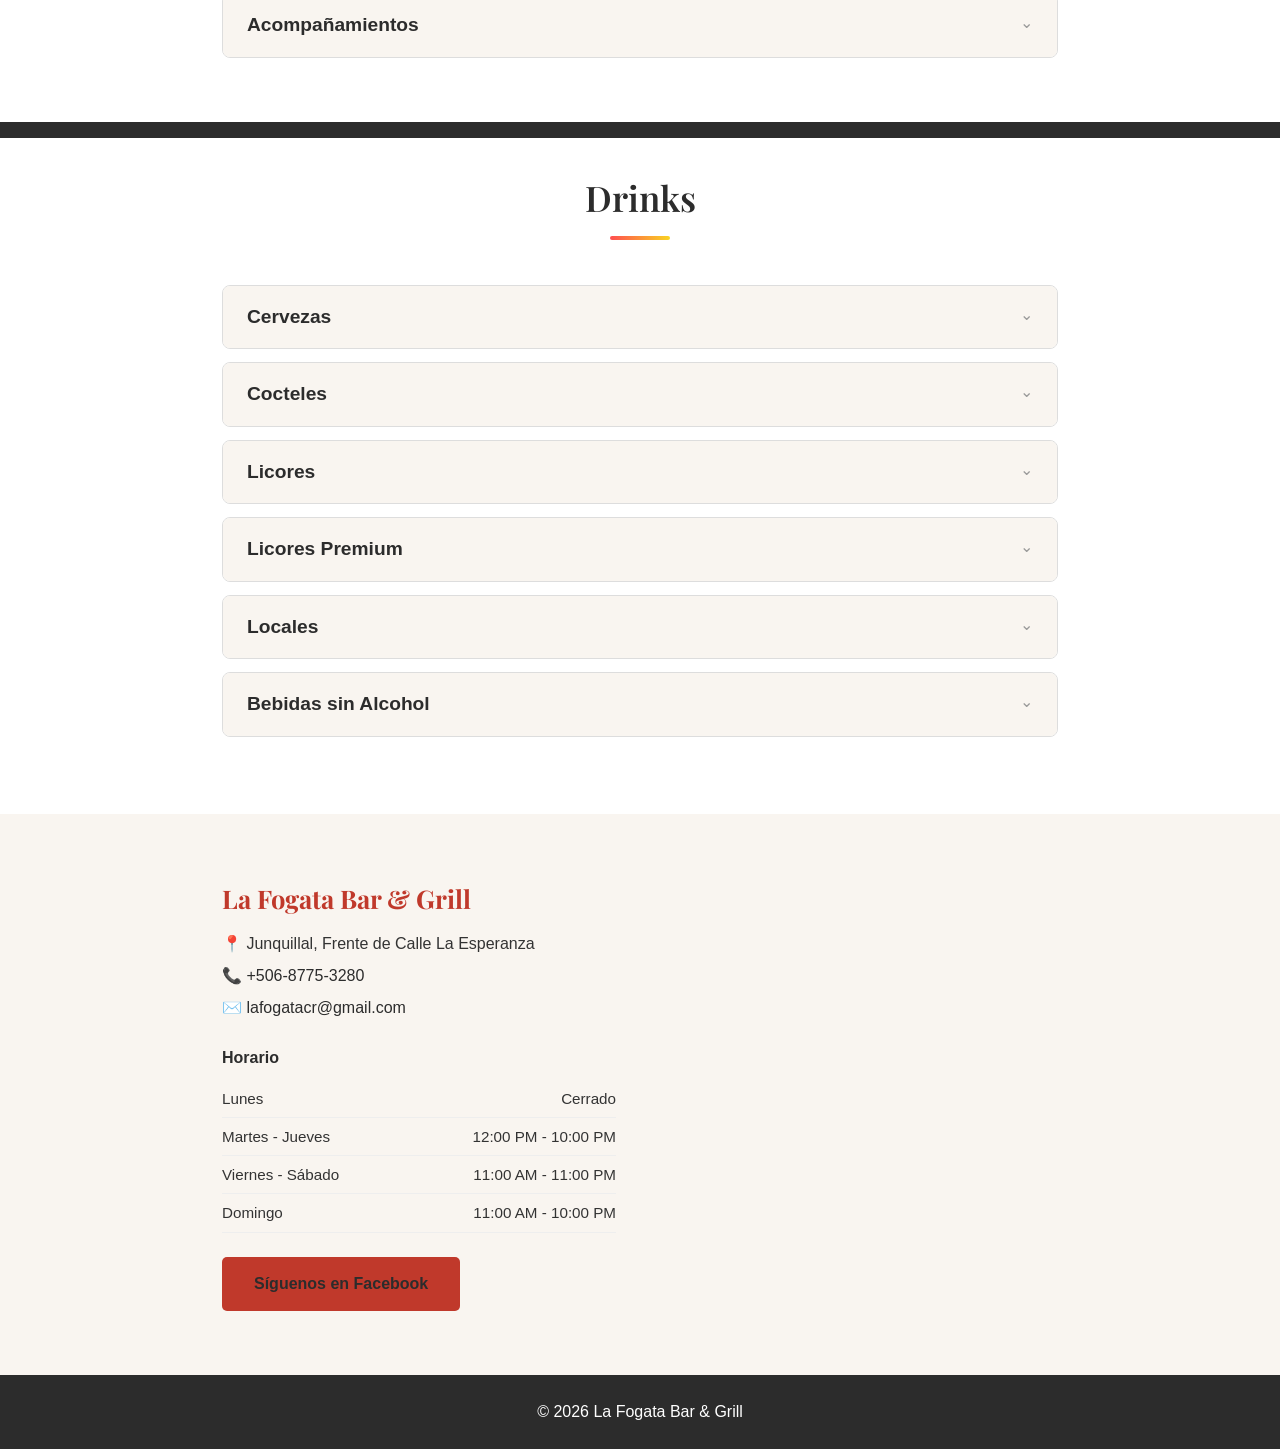
==== commit 0ef02c5b: "diseno: Arregamos un Zigzag en el header y agregamos un hover al boton de contacto" ====
--- a/index.html
+++ b/index.html
@@ -36,46 +36,51 @@
         <section id="inicio" class="hero">
             <h2>La Fogata Bar & Grill</h2>
             <p>Ubicados en Playa Junquillal. Ofrecemos una variedad de platillos de nuestras recetas familiares.</p>
-            <a href="menu.pdf" class="btn">Ver Nuestro Menu</a>
+            <a href="#menu" class="btn">Ver Nuestro Menu</a>
         </section>
 
         <section id="nosotros">
+            <div class="about-block about-block-light">
+                <div class="about-row about-row-reverse">
+                    <div class="about-img">
+                        <img src="images/alitas-banner.jpeg" alt="La Fogata Bar & Grill en Playa Junquillal">
+                    </div>
+                    <div class="about-text">
+                        <h2>Sobre Nosotros</h2>
+                        <p>La Fogata Bar & Grill se encuentra en Playa Junquillal. Con una cocina fresca y música vibrante,
+                            nos esforzamos por brindar un servicio único. Nuestra comida no solo proviene de Costa Rica,
+                            sino que también incluye influencias de mis familiares y amigos.</p>
+                    </div>
+                </div>
 
-            <div class="about-row about-row-reverse">
-                <div class="about-img">
-                    <img src="images/alitas-banner.jpeg" alt="La Fogata Bar & Grill en Playa Junquillal">
-                </div>
-                <div class="about-text">
-                    <h2>Sobre Nosotros</h2>
-                    <p>La Fogata Bar & Grill se encuentra en Playa Junquillal. Con una cocina fresca y música vibrante,
-                        nos esforzamos por brindar un servicio único. Nuestra comida no solo proviene de Costa Rica,
-                        sino que también incluye influencias de mis familiares y amigos.</p>
+            </div>
+             <div class="about-block about-block-gray">
+                <div class="about-row">
+                    <div class="about-img">
+                        <img src="images/restaurante.jpg" alt="Restaurante La Fogata Bar & Grill">
+                    </div>
+                    <div class="about-text">
+                        <h3>Nuestra Historia</h3>
+                        <p>Nuestra pasión siempre ha sido la comida. Todo comenzó en Costa Rica, cuando mi abuelo me
+                            permitía ayudarle en su restaurante. Llevo muchos años en el sector de la restauración.</p>
+                        <p>Tras el gran apoyo de amigos y familiares que han probado nuestra comida, ¡nuestra familia
+                            decidió dar el paso y emprender un negocio familiar!</p>
+                    </div>
                 </div>
             </div>
 
-            <div class="about-row">
-                <div class="about-img">
-                    <img src="images/restaurante.jpg" alt="Restaurante La Fogata Bar & Grill">
-                </div>
-                <div class="about-text">
-                    <h3>Nuestra Historia</h3>
-                    <p>Nuestra pasión siempre ha sido la comida. Todo comenzó en Costa Rica, cuando mi abuelo me
-                        permitía ayudarle en su restaurante. Llevo muchos años en el sector de la restauración.</p>
-                    <p>Tras el gran apoyo de amigos y familiares que han probado nuestra comida, ¡nuestra familia
-                        decidió dar el paso y emprender un negocio familiar!</p>
-                </div>
-            </div>
-
-            <div class="about-row about-row-reverse">
-                <div class="about-img">
-                    <img src="images/cocina-Arroz_Camarones.jpg"
-                        alt="Platillo de arroz con camarones de La Fogata Bar & Grill">
-                </div>
-                <div class="about-text">
-                    <h3>Nuestra Cocina</h3>
-                    <p>En La Fogata Bar & Grill, nos enorgullece ofrecer una vibrante fusión de sabores que reflejan
-                        nuestra rica herencia, combinando lo mejor de las tradiciones costarricenses con recetas de
-                        Colombia y Perú. Cada platillo se elabora con amor y dedicación.</p>
+            <div class="about-block about-block-light">
+                <div class="about-row about-row-reverse">
+                    <div class="about-img">
+                        <img src="images/cocina-Arroz_Camarones.jpg"
+                            alt="Platillo de arroz con camarones de La Fogata Bar & Grill">
+                    </div>
+                    <div class="about-text">
+                        <h3>Nuestra Cocina</h3>
+                        <p>En La Fogata Bar & Grill, nos enorgullece ofrecer una vibrante fusión de sabores que reflejan
+                            nuestra rica herencia, combinando lo mejor de las tradiciones costarricenses con recetas de
+                            Colombia y Perú. Cada platillo se elabora con amor y dedicación.</p>
+                    </div>
                 </div>
             </div>
         </section>
@@ -87,31 +92,31 @@
         </section>
 
         <section id="contacto">
-            <h2>Contacto</h2>
+            <div class="contact-inner">
+                <div class="contact-row">
+                    <div class="contact-info">
+                        <h3>La Fogata Bar & Grill</h3>
+                        <p>📍 Junquillal, Frente de Calle La Esperanza</p>
+                        <p>📞 <a href="tel:+50687753280">+506-8775-3280</a></p>
+                        <p>✉️ <a href="mailto:lafogatacr@gmail.com">lafogatacr@gmail.com</a></p>
 
-            <div class="contact-row">
-                <div class="contact-info">
-                    <h3>La Fogata Bar & Grill</h3>
-                    <p>📍 Junquillal, Frente de Calle La Esperanza</p>
-                    <p>📞 <a href="tel:+50687753280">+506-8775-3280</a></p>
-                    <p>✉️ <a href="mailto:lafogatacr@gmail.com">lafogatacr@gmail.com</a></p>
+                        <h4>Horario</h4>
+                        <ul class="horario-list">
+                            <li><span>Lunes</span><span>Cerrado</span></li>
+                            <li><span>Martes - Jueves</span><span>12:00 PM - 10:00 PM</span></li>
+                            <li><span>Viernes - Sábado</span><span>11:00 AM - 11:00 PM</span></li>
+                            <li><span>Domingo</span><span>11:00 AM - 10:00 PM</span></li>
+                        </ul>
 
-                    <h4>Horario</h4>
-                    <ul class="horario-list">
-                        <li><span>Lunes</span><span>Cerrado</span></li>
-                        <li><span>Martes - Jueves</span><span>12:00 PM - 10:00 PM</span></li>
-                        <li><span>Viernes - Sábado</span><span>11:00 AM - 11:00 PM</span></li>
-                        <li><span>Domingo</span><span>11:00 AM - 10:00 PM</span></li>
-                    </ul>
+                        <a href="https://www.facebook.com/profile.php?id=61570508908683" target="_blank"
+                            class="btn">Síguenos en Facebook</a>
+                    </div>
 
-                    <a href="https://www.facebook.com/profile.php?id=61570508908683" target="_blank"
-                        class="btn">Síguenos en Facebook</a>
-                </div>
-
-                <div class="contact-map">
-                    <iframe src="https://www.google.com/maps?q=10.172064,-85.810929&output=embed" allowfullscreen
-                        loading="lazy" referrerpolicy="no-referrer-when-downgrade">
-                    </iframe>
+                    <div class="contact-map">
+                        <iframe src="https://www.google.com/maps?q=10.172064,-85.810929&output=embed" allowfullscreen
+                            loading="lazy" referrerpolicy="no-referrer-when-downgrade">
+                        </iframe>
+                    </div>
                 </div>
             </div>
         </section>
--- a/style.css
+++ b/style.css
@@ -114,9 +114,10 @@
     padding: 1.5rem;
 }
 
+
 .hero {
     max-width: none;
-    margin: 0;
+    margin: 0 auto;
     background-image: linear-gradient(rgba(0, 0, 0, 0.55), rgba(0, 0, 0, 0.55)),
         url('images/hero-bg.jpg');
     background-size: cover;
@@ -144,13 +145,14 @@
 
 /*---------- Menu ---------*/
 
-.menu-main-title { 
+.menu-main-title {
     text-align: left;
     color: var(--color-oscuro);
     font-family: var(--font-titulos);
     font-size: 2.3rem;
     margin-bottom: 0.5rem;
 }
+
 .menu-chevron {
     width: 100%;
     height: 55px;
@@ -292,6 +294,19 @@
 
 /* ----- SOBRE NOSOTROS -----*/
 
+#nosotros {
+    max-width: none;
+    padding: 0;
+}
+
+.about-block-light {
+    background-color: #ffffff;
+}
+
+.about-block-gray {
+    background-color: #f7f5f5;
+}
+
 .about-row {
     display: flex;
     align-items: center;
@@ -333,6 +348,18 @@
 
 /* ----- CONTACTO ----- */
 
+#contacto {
+    max-width: none;
+    padding: 0;
+    background-color: var(--color-claro);
+}
+
+.contact-inner {
+    max-width: 900px;
+    margin: 0 auto;
+    padding: 4rem 2rem;
+}
+
 .contact-row {
     display: flex;
     gap: 3rem;
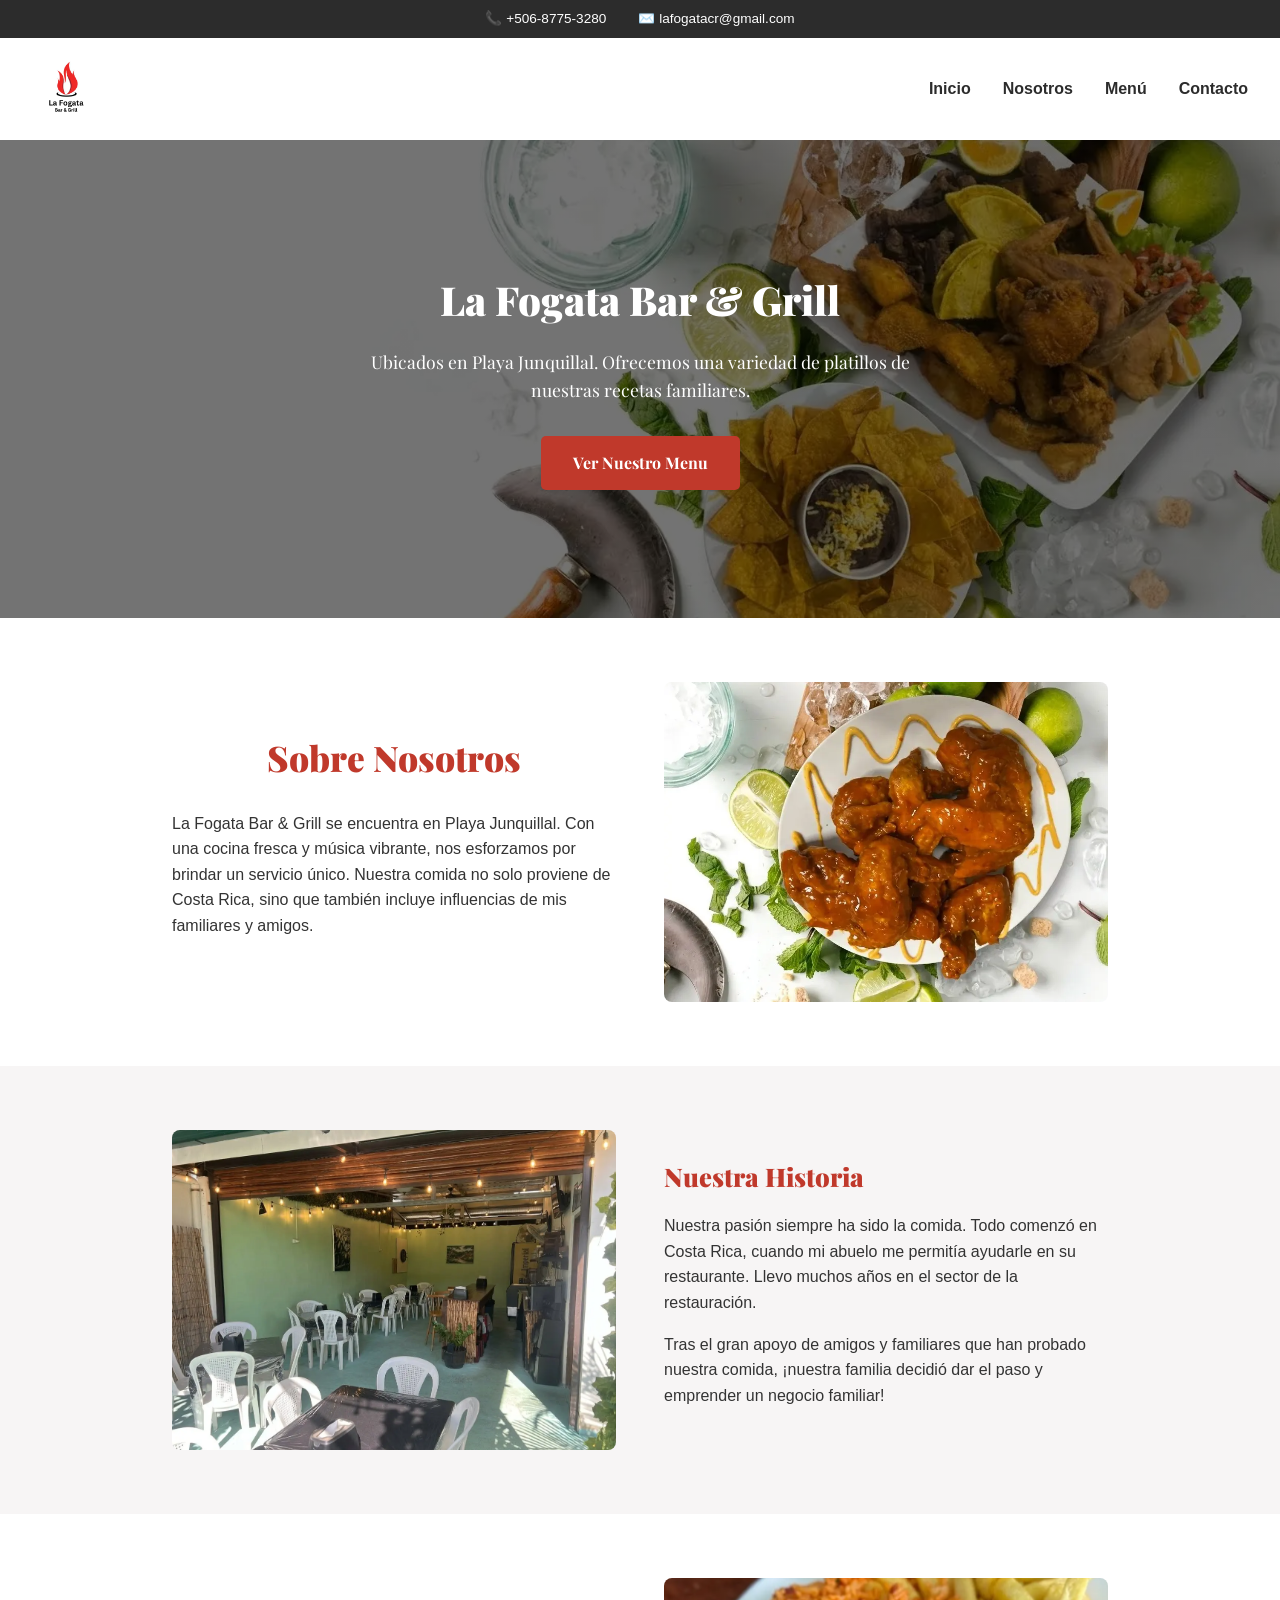
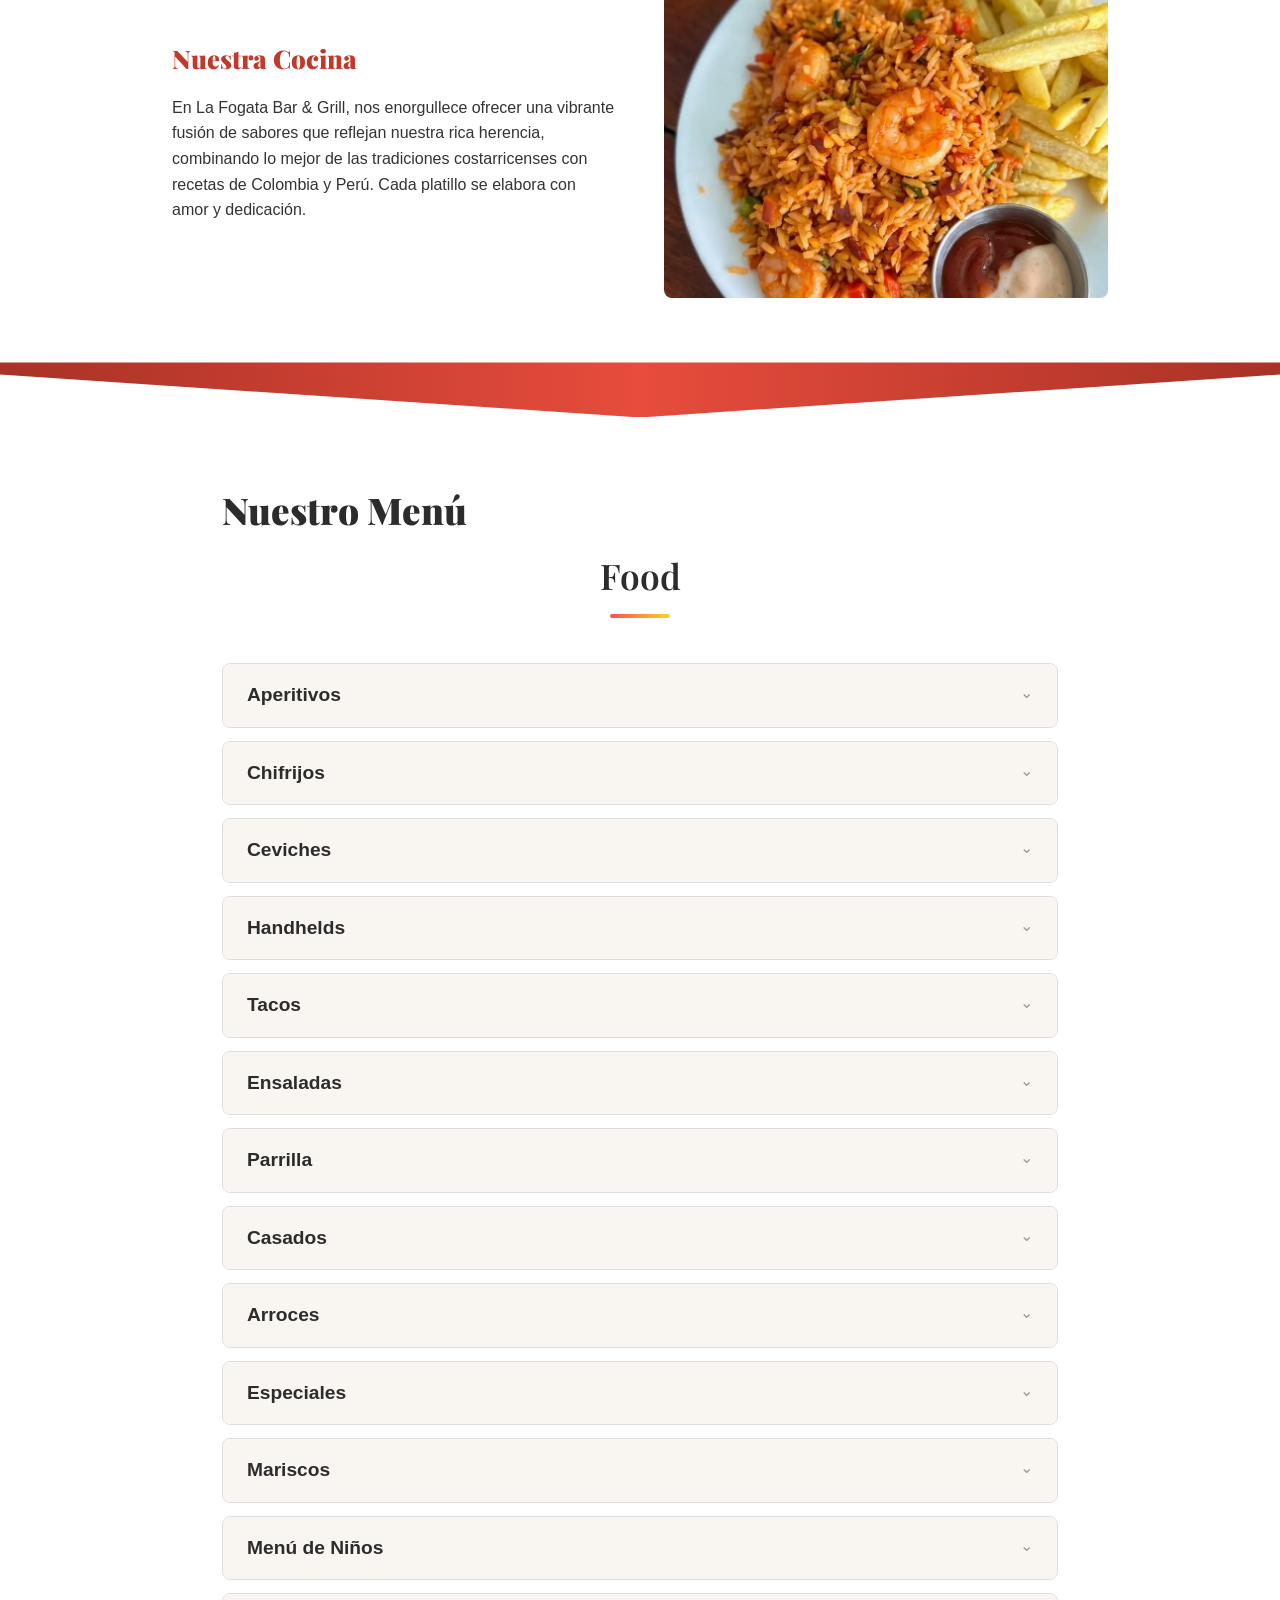
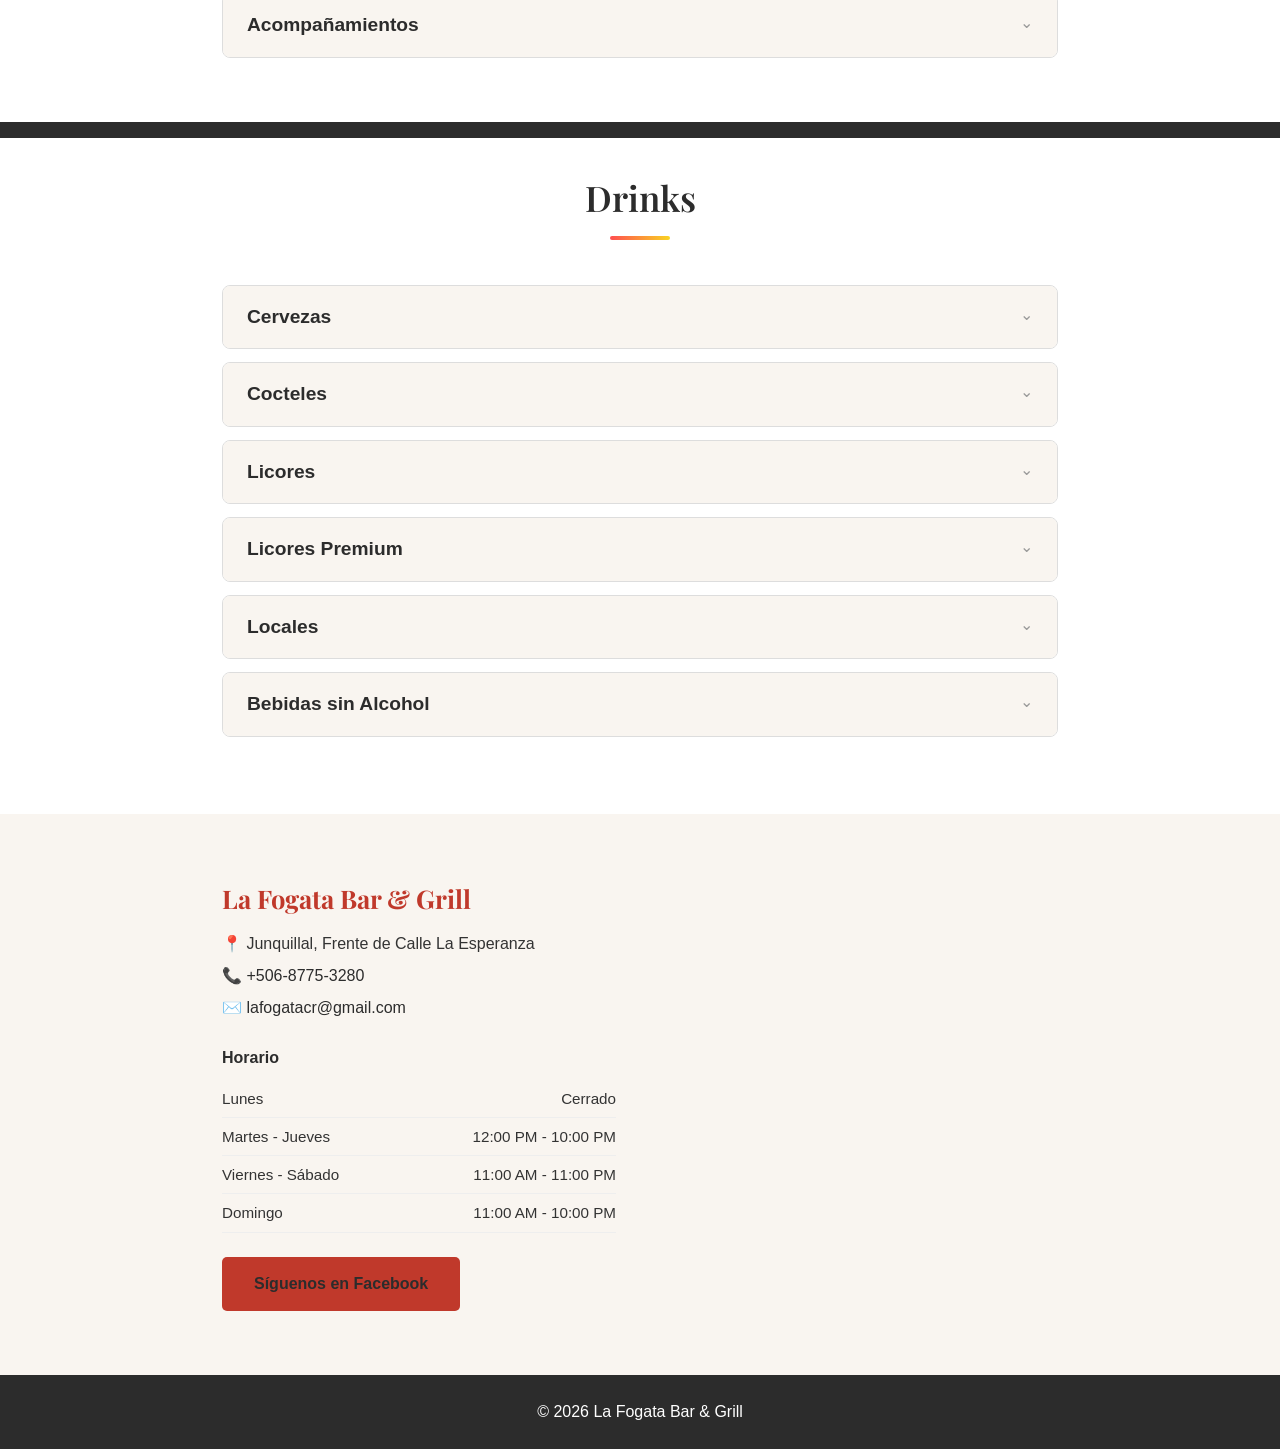
==== commit 8f9daf9f: "feat: SEO meta tags y favicon" ====
--- a/index.html
+++ b/index.html
@@ -5,8 +5,17 @@
     <meta charset="UTF-8">
     <meta name="viewport" content="width=device-width, initial-scale=1.0">
     <title>La Fogata Bar & Grill</title>
+    <meta name="description"
+        content="La Fogata Bar & Grill - Restaurante en Playa Junquillal, Costa Rica. Cocina fusión costarricense con influencias de Colombia y Perú. Mariscos frescos, tacos, cócteles y más.">
+    <meta property="og:title" content="La Fogata Bar & Grill">
+    <meta property="og:description"
+        content="Restaurante en Playa Junquillal, Costa Rica. Cocina fresca, mariscos, tacos y cócteles.">
+    <meta property="og:image" content="https://lafogatacostarica.com/img/og-image.jpg">
+    <meta property="og:type" content="website">
+    <meta property="og:url" content="https://lafogatacostarica.com">
     <link rel="preconnect" href="https://fonts.googleapis.com">
     <link rel="preconnect" href="https://fonts.gstatic.com" crossorigin>
+    <link rel="icon" type="image/png" href="images/favicon-32x32.png">
     <link href="https://fonts.googleapis.com/css2?family=Playfair+Display:wght@700;900&display=swap" rel="stylesheet">
     <link rel="stylesheet" href="style.css">
 </head>
@@ -20,7 +29,7 @@
 
         <nav class="navbar">
             <div class="logo">
-                <img src="images/La-Fogata-Logo.png" alt="Logo La Fogata Bar & Grill">
+                <img src="images/La-Fogata-Logo.webp" alt="Logo La Fogata Bar & Grill">
             </div>
             <button class="menu-toggle" id="menuToggle">☰</button>
             <ul class="nav-links" id="navLinks">
@@ -43,21 +52,22 @@
             <div class="about-block about-block-light">
                 <div class="about-row about-row-reverse">
                     <div class="about-img">
-                        <img src="images/alitas-banner.jpeg" alt="La Fogata Bar & Grill en Playa Junquillal">
+                        <img src="images/alitas-banner.webp" alt="La Fogata Bar & Grill en Playa Junquillal">
                     </div>
                     <div class="about-text">
                         <h2>Sobre Nosotros</h2>
-                        <p>La Fogata Bar & Grill se encuentra en Playa Junquillal. Con una cocina fresca y música vibrante,
+                        <p>La Fogata Bar & Grill se encuentra en Playa Junquillal. Con una cocina fresca y música
+                            vibrante,
                             nos esforzamos por brindar un servicio único. Nuestra comida no solo proviene de Costa Rica,
                             sino que también incluye influencias de mis familiares y amigos.</p>
                     </div>
                 </div>
 
             </div>
-             <div class="about-block about-block-gray">
+            <div class="about-block about-block-gray">
                 <div class="about-row">
                     <div class="about-img">
-                        <img src="images/restaurante.jpg" alt="Restaurante La Fogata Bar & Grill">
+                        <img src="images/restaurante.webp" alt="Restaurante La Fogata Bar & Grill">
                     </div>
                     <div class="about-text">
                         <h3>Nuestra Historia</h3>
@@ -72,7 +82,7 @@
             <div class="about-block about-block-light">
                 <div class="about-row about-row-reverse">
                     <div class="about-img">
-                        <img src="images/cocina-Arroz_Camarones.jpg"
+                        <img src="images/cocina-Arroz_Camarones.webp"
                             alt="Platillo de arroz con camarones de La Fogata Bar & Grill">
                     </div>
                     <div class="about-text">
--- a/style.css
+++ b/style.css
@@ -119,7 +119,7 @@
     max-width: none;
     margin: 0 auto;
     background-image: linear-gradient(rgba(0, 0, 0, 0.55), rgba(0, 0, 0, 0.55)),
-        url('images/hero-bg.jpg');
+        url('images/hero-bg.webp');
     background-size: cover;
     background-position: center;
     background-repeat: no-repeat;
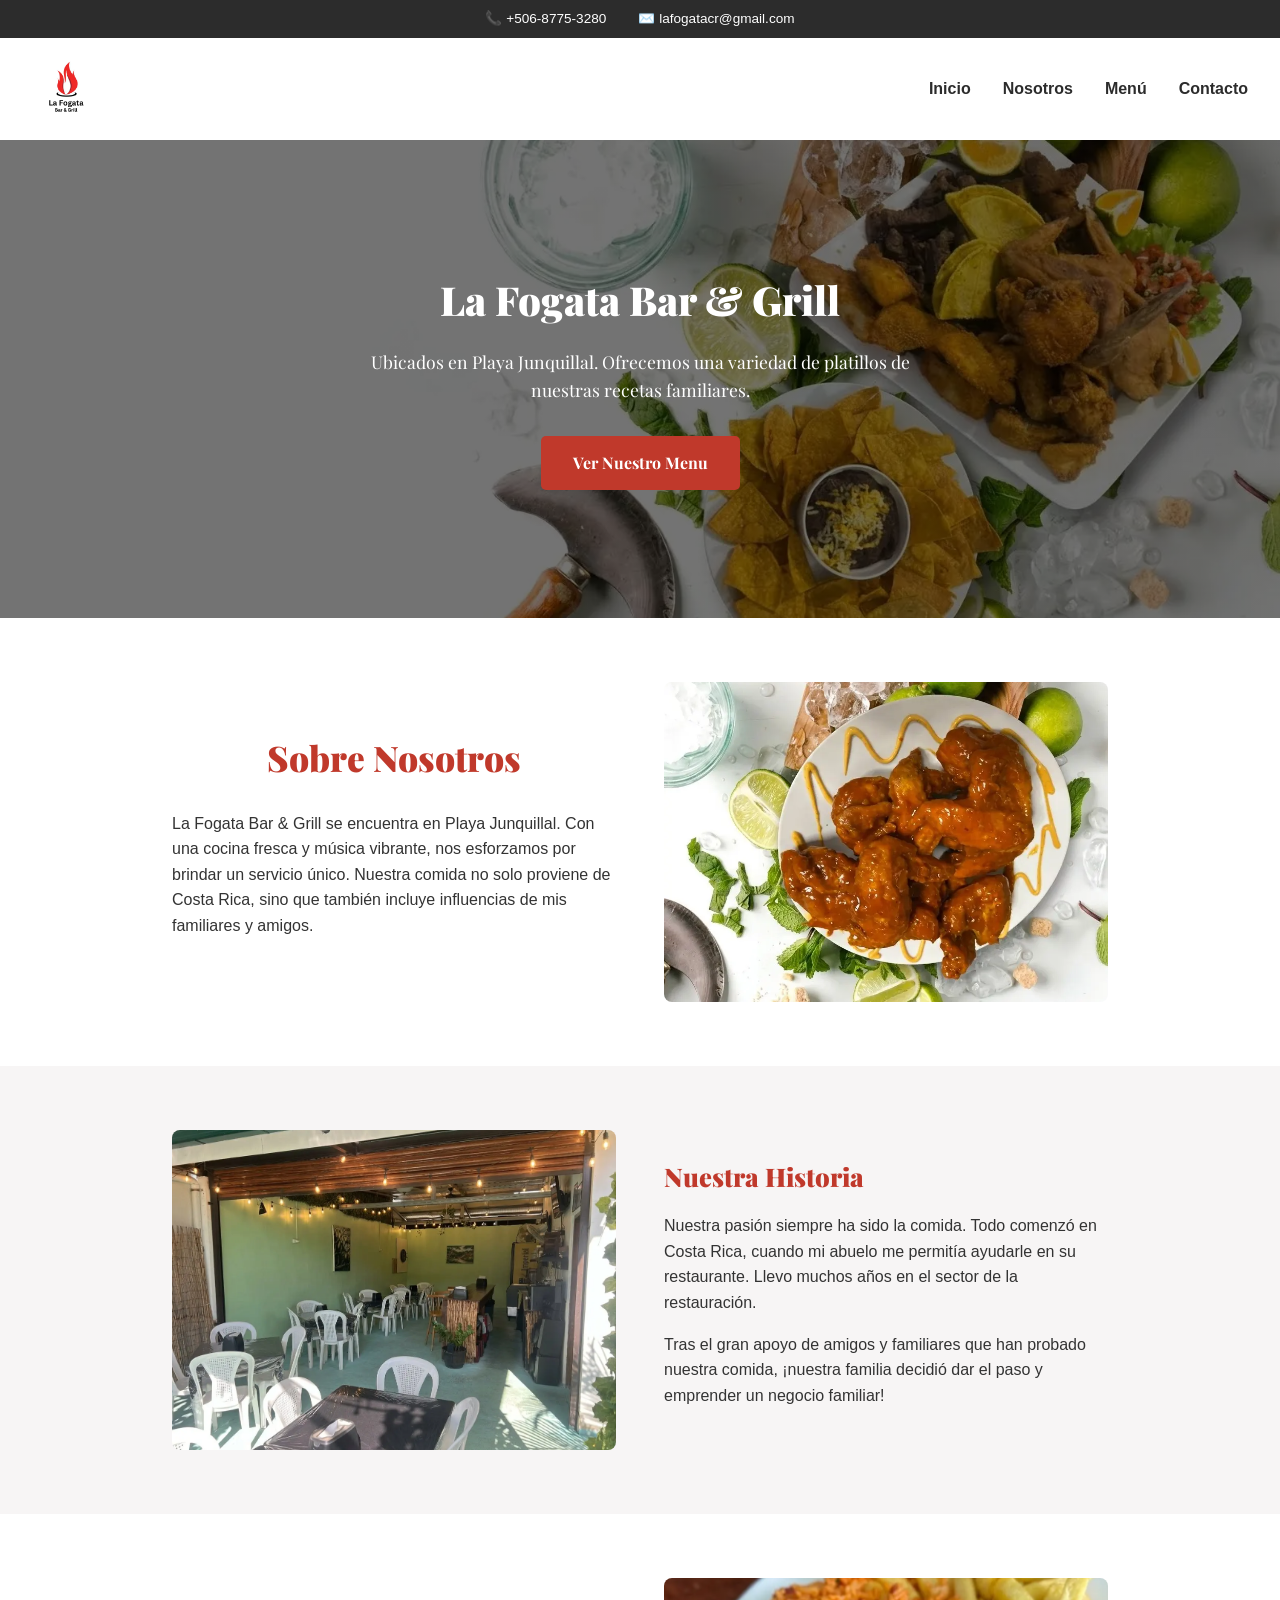
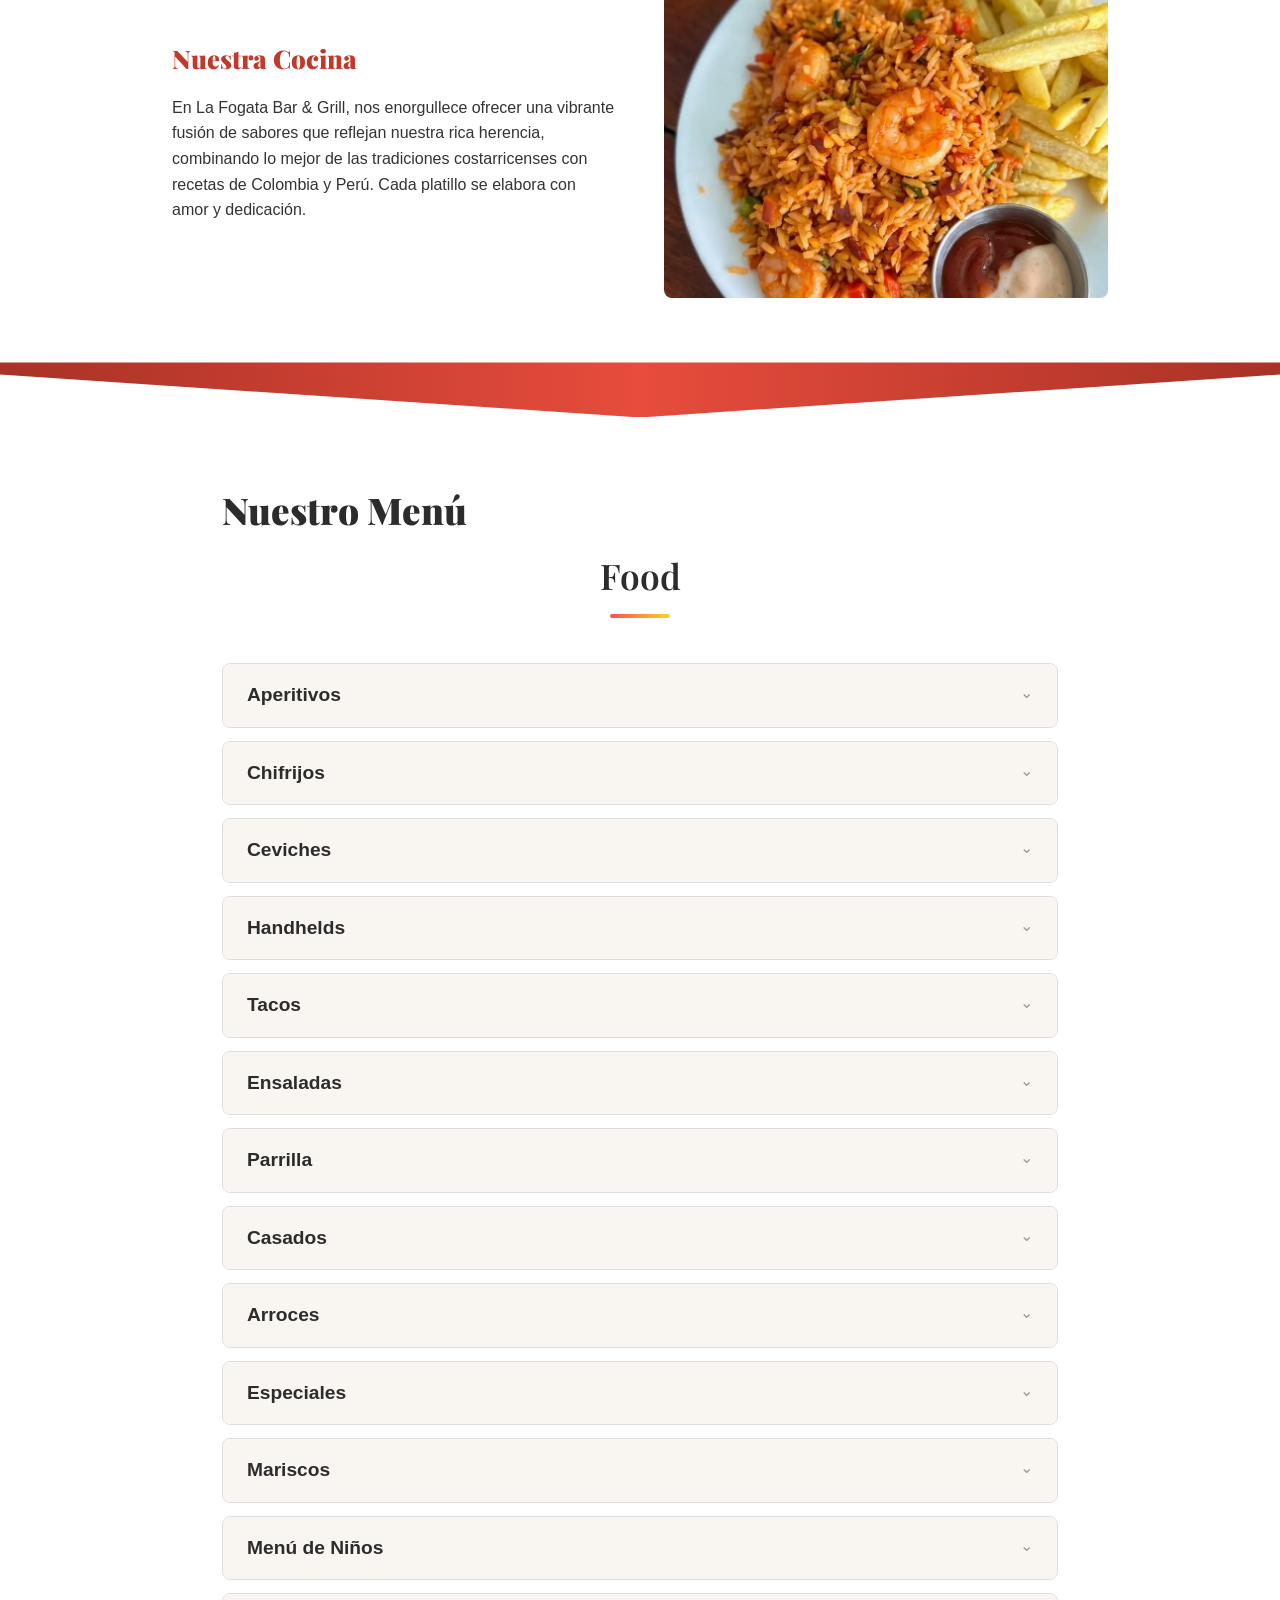
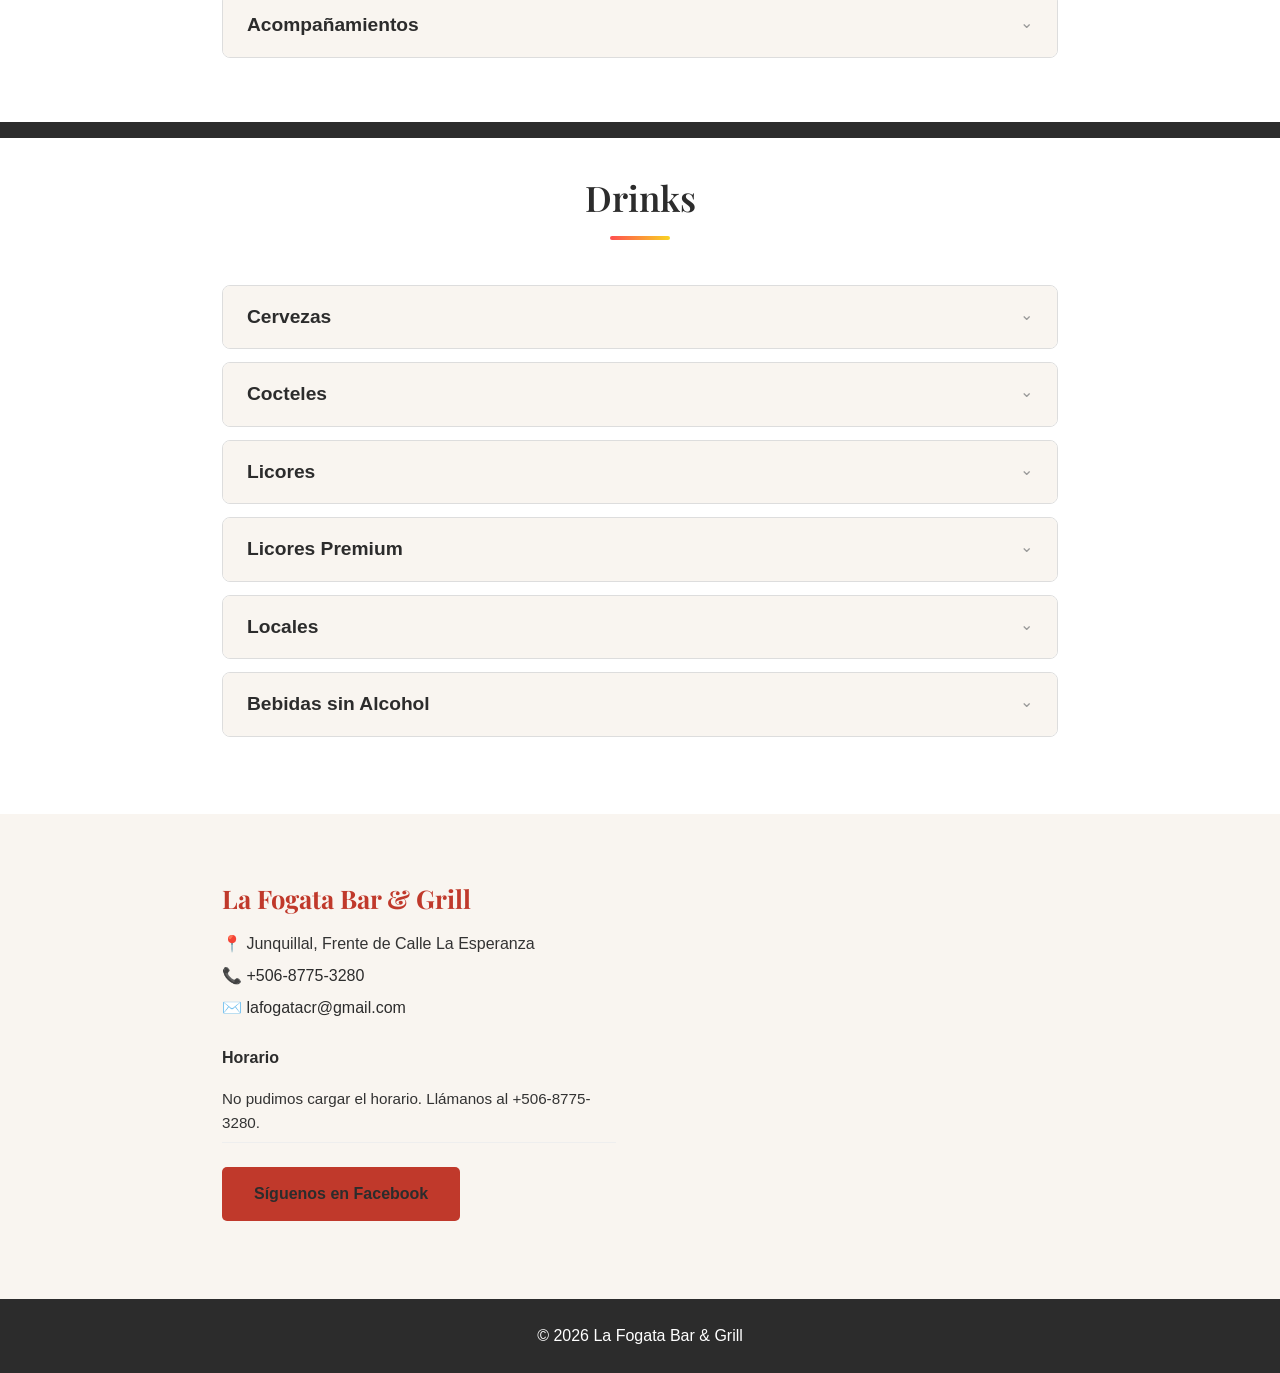
==== commit b5f335ef: "feat: horario y promos cargados desde la API" ====
--- a/index.html
+++ b/index.html
@@ -111,11 +111,8 @@
                         <p>✉️ <a href="mailto:lafogatacr@gmail.com">lafogatacr@gmail.com</a></p>
 
                         <h4>Horario</h4>
-                        <ul class="horario-list">
-                            <li><span>Lunes</span><span>Cerrado</span></li>
-                            <li><span>Martes - Jueves</span><span>12:00 PM - 10:00 PM</span></li>
-                            <li><span>Viernes - Sábado</span><span>11:00 AM - 11:00 PM</span></li>
-                            <li><span>Domingo</span><span>11:00 AM - 10:00 PM</span></li>
+                        <ul class="horario-list" id="horarioList">
+                            <li><span>Cargando horario...</span></li>
                         </ul>
 
                         <a href="https://www.facebook.com/profile.php?id=61570508908683" target="_blank"
@@ -130,13 +127,19 @@
                 </div>
             </div>
         </section>
+        <section id="promos" hidden>
+            <h2>Promociones</h2>
+            <div class="promos-grid" id="promosGrid"></div>
+        </section>
 
     </main>
 
     <footer>
         <p>&copy; 2026 La Fogata Bar & Grill</p>
     </footer>
+    <script src="config.js"></script>
     <script src="script.js"></script>
+    <script src="api.js"></script>
 </body>
 
 </html>
--- a/style.css
+++ b/style.css
@@ -422,6 +422,49 @@
     border-radius: 8px;
 }
 
+/* ----- PROMOS ----- */
+.promos-grid {
+    display: flex;
+    flex-wrap: wrap;
+    justify-content: center;
+    gap: 1.5rem;
+}
+
+.promo-card {
+    flex: 0 1 300px;
+    border: 1px solid #ddd;
+    border-radius: 8px;
+    overflow: hidden;
+    background-color: white;
+}
+
+.promo-card img {
+    width: 100%;
+    height: 180px;
+    object-fit: cover;
+    display: block;
+}
+
+.promo-body {
+    padding: 1.2rem;
+}
+
+.promo-body h3 {
+    font-family: var(--font-titulos);
+    color: var(--color-principal);
+    font-size: 1.3rem;
+    margin-bottom: 0.5rem;
+}
+
+.promo-body p {
+    text-align: left;
+    margin-bottom: 0.8rem;
+}
+
+.promo-body small {
+    color: #777;
+}
+
 @media (max-width: 768px) {
 
     .navbar {
